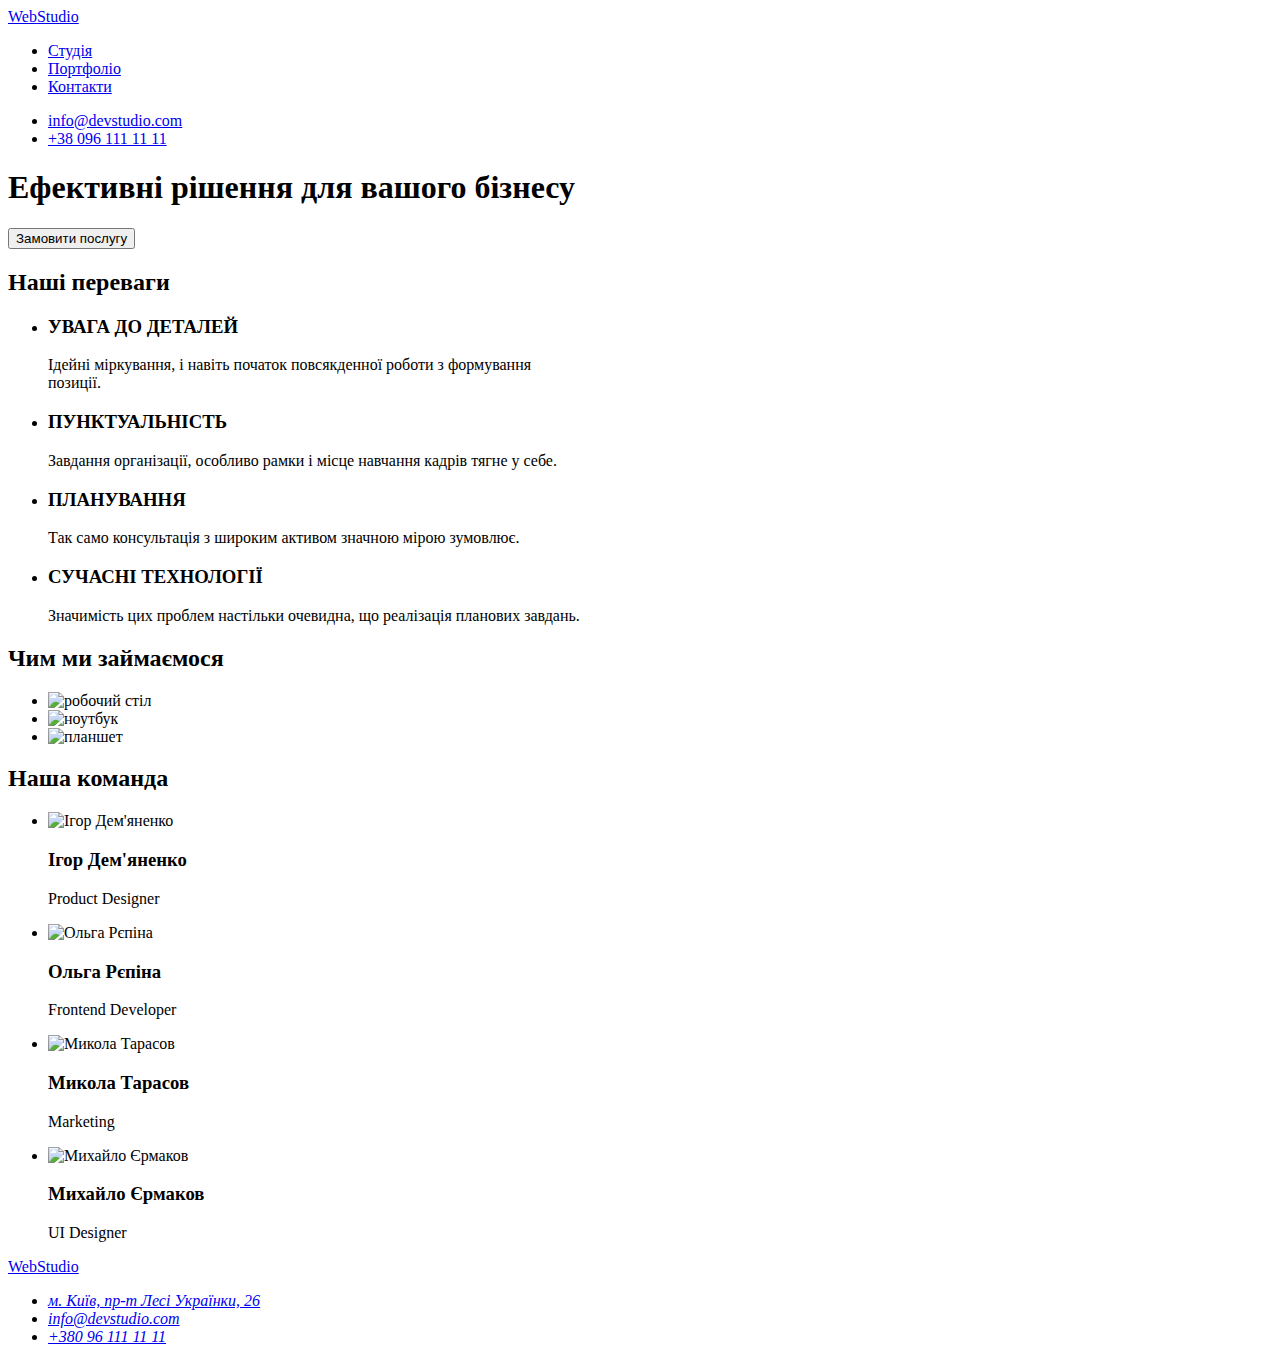
==== index.html @ 38bf4ec9 "Add files via upload" ====
<!DOCTYPE html>
  <html lang="uk">
  <head>
    <meta charset="UTF-8">
    <meta http-equiv="X-UA-Compatible" content="IE=edge">
    <meta name="viewport" content="width=device-width, initial-scale=1.0">
    <title>Document</title>
    <link rel="preconnect" href="https://fonts.googleapis.com">
    <link rel="preconnect" href="https://fonts.gstatic.com" crossorigin>
    <link href="https://fonts.googleapis.com/css2?family=Raleway:wght@700&family=Roboto:wght@400;500;700;900&display=swap" rel="stylesheet">
    <link rel="stylesheet" href="https://cdnjs.cloudflare.com/ajax/libs/modern-normalize/1.1.0/modern-normalize.min.css" integrity="sha512-wpPYUAdjBVSE4KJnH1VR1HeZfpl1ub8YT/NKx4PuQ5NmX2tKuGu6U/JRp5y+Y8XG2tV+wKQpNHVUX03MfMFn9Q==" crossorigin="anonymous" referrerpolicy="no-referrer" />
    <link rel="stylesheet" href="./css/styles.css"/>

</head>
  <body>
<!--HEADER-->
<header class="header">
  <div class="container">
    <nav class="header-nav">
      <a class="logo-header" href="./index.html">
        <span class="logo">Web</span>Studio
      </a>
    <ul class="link-list">
        <li class="header-items"><a class="link-items current list" href="./index.html">Студія</a></li>
        <li class="header-items"><a class="link-items  list" href="./portfolio.html">Портфоліо</a></li>
        <li class="header-items"><a class="link-items list" href="contacts">Контакти</a></li>
    </ul>
    
    <ul class="contacts">
        <li class="header-contacts"><a class="contacts-mail" href="mailto:info@devstudio.com">info@devstudio.com</a></li>
        <li class="header-contacts"><a class="contacts-tel" href="tel:+380961111111">+38 096 111 11 11</a></li>
    </ul>
  </nav>
 </div>
</header>

   
<!--HERO--> 
<main>
    <section class="hero">
      <div class="container">
            <h1 class="hero-title">Ефективні рішення для вашого бізнесу</h1>
            <button class="hero-btn" type="button">Замовити послугу</button>
     </div>
</section>

 <section class="edge">
  <div class="container">
      <h2 class="visually-hidden">Наші переваги</h2>
        <ul class="edge-list">
          <li><h3 class="edge-title  list">УВАГА ДО ДЕТАЛЕЙ</h3><p class="meaning">Ідейні міркування, і навіть початок повсякденної роботи з формування <br>позиції.</p></li>
          <li><h3 class="edge-title  list">ПУНКТУАЛЬНІСТЬ</h3><p class="meaning">Завдання організації, особливо рамки і місце навчання кадрів тягне у себе.</p></li>
          <li><h3 class="edge-title  list">ПЛАНУВАННЯ</h3><p class="meaning">Так само консультація з широким активом значною мірою зумовлює.</p></li>
          <li><h3 class="edge-title  list">СУЧАСНІ ТЕХНОЛОГІЇ</h3><p class="meaning">Значимість цих проблем настільки очевидна, що реалізація планових завдань.</p></li>
        </ul>
  </div>
</section>
<section class="affairs">
  <div class="container">
      <h2 class="section-title">Чим ми займаємося</h2>
      <ul  class="affairs-list">
        <li><img class="affairs-items list" src="./images/dekstop.jpg" alt="робочий стіл" width="370"></li>
        <li><img class="affairs-items list" src="./images/notebook.jpg" alt="ноутбук" width="370"></li>
        <li><img class="affairs-items list" src="./images/laptop.jpg" alt="планшет" width="370"></li>
      </ul>
    </div>
</section>
<section class="team">
  <div class="container">
  <h2 class="section-title">Наша команда</h2>
       <ul class="team-list">
            <li>
               <div class="conteiner-team">
                  <img class="photo-items list" src="./images/productdesigner.jpg" alt="Ігор Дем'яненко"  width="270">
                <h3 class="team-name">Ігор Дем'яненко</h3> <p class="team-position" lang="en">Product Designer</p>  
              </div>  
         </li>
          <li> 
              <div class="conteiner-team">
                <img class="photo-items list" src="./images/frontenddeveloper.jpg" alt="Ольга Рєпіна" width="270">
                <h3 class="team-name">Ольга Рєпіна</h3> <p class="team-position" lang="en">Frontend Developer</p> 
              </div>
          </li>
           <li> 
              <div class="conteiner-team">  
                  <img class="photo-items list" src="./images/marketing.jpg" alt="Микола Тарасов" width="270">
                  <h3 class="team-name">Микола Тарасов</h3> <p class="team-position" lang="en">Marketing</p>   
              </div>
           </li>
           <li>
              <div class="conteiner-team">
                  <img class="photo-items list" src="./images/uidesigner.jpg" alt="Михайло Єрмаков" width="270">
                  <h3 class="team-name">Михайло Єрмаков</h3> <p class="team-position" lang="en">UI Designer</p>
             </div>
           </li>
       </ul>
      </div>
</section>
<!--FOOTER-->
</main>
       <footer class="footer">
        <div class="container">
        <a class="logo-link" href="./index.html">
       <span class="logo">Web</span>Studio</a>
      <address>     
        <ul class="footer-list list">
            <li><a class="footer-links-map link" href="https://goo.gl/maps/fhk3UUp2k1UyL6vdA" target="_blank" rel="noreferrer noopener">м. Київ, пр-т Лесі Українки, 26</a></li>
            <li><a class="footer-links-mail link" href="mailto:info@devstudio.com">info@devstudio.com</a></li>
            <li><a class="footer-links-tel link" href="tel:+380961111111">+380 96 111 11 11</a></li>
        </ul>
    </address>
  </div>
  </footer>
  </body>
 </html>
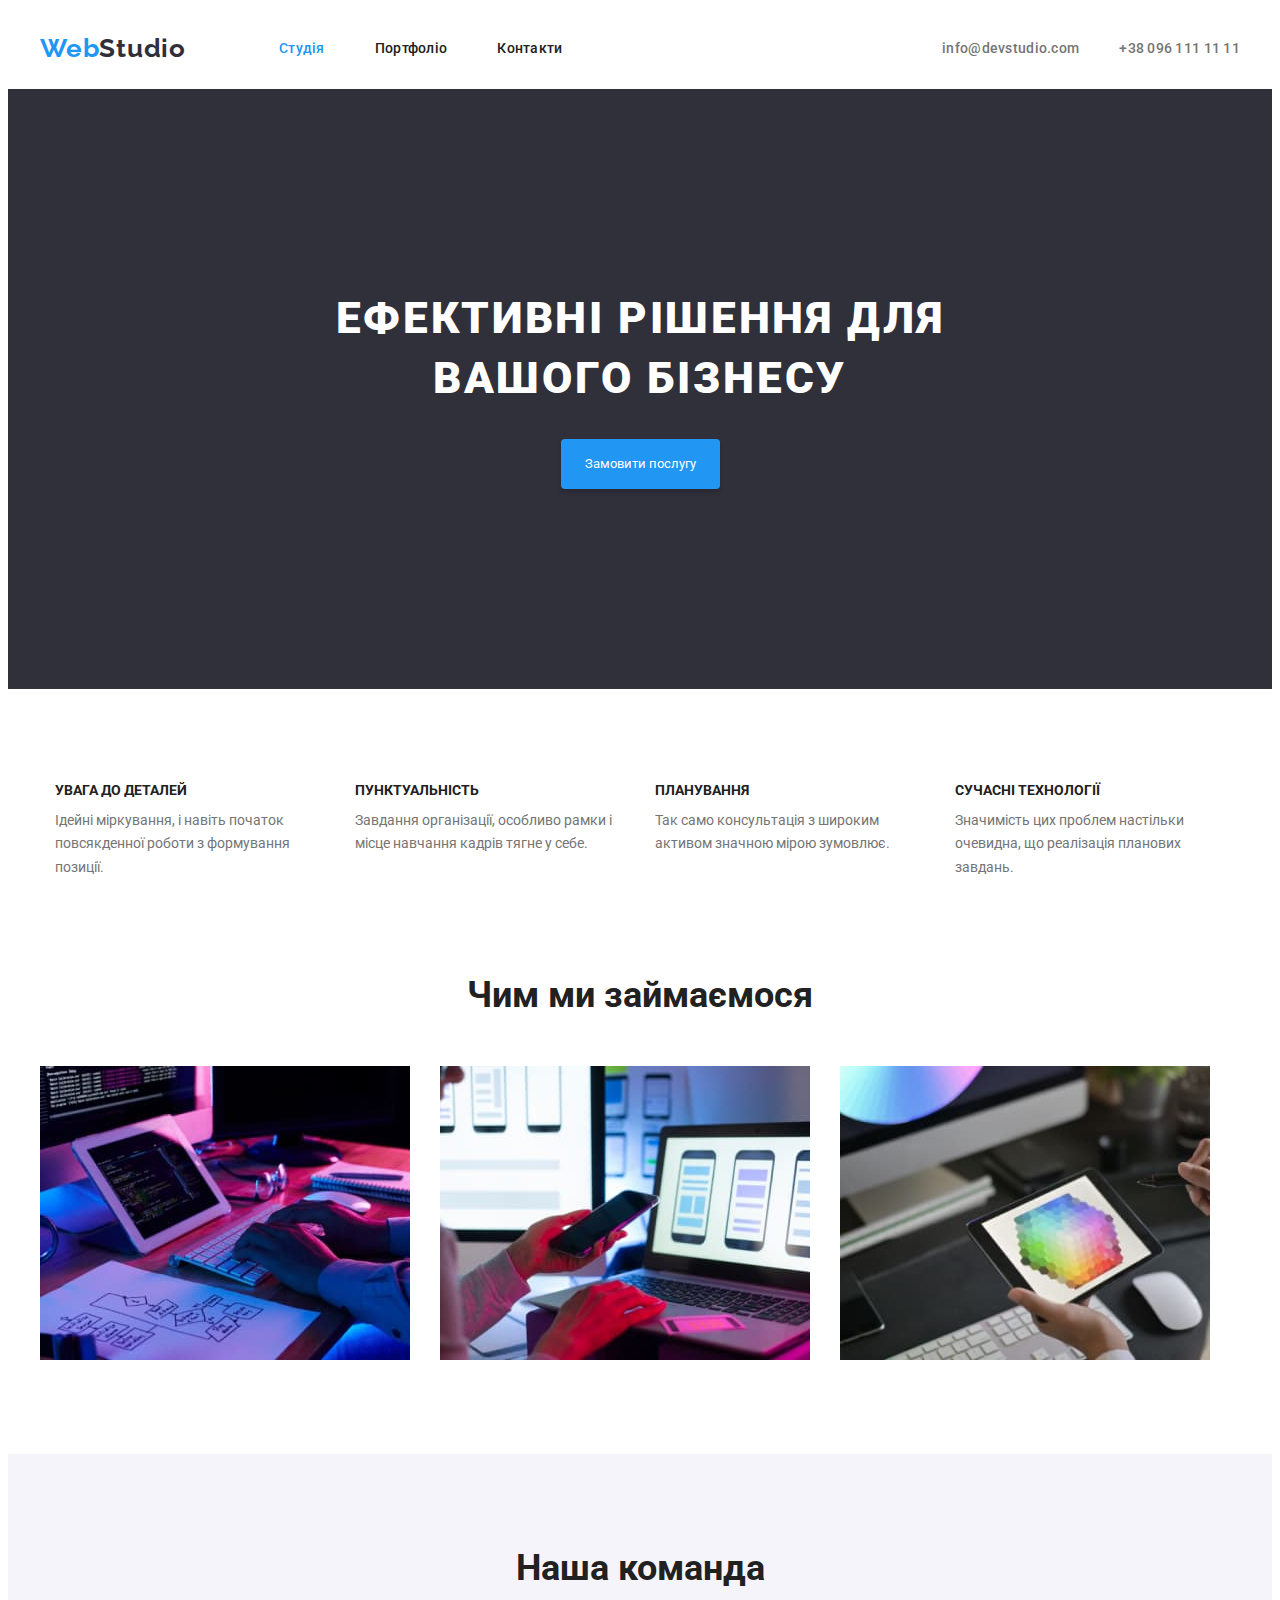
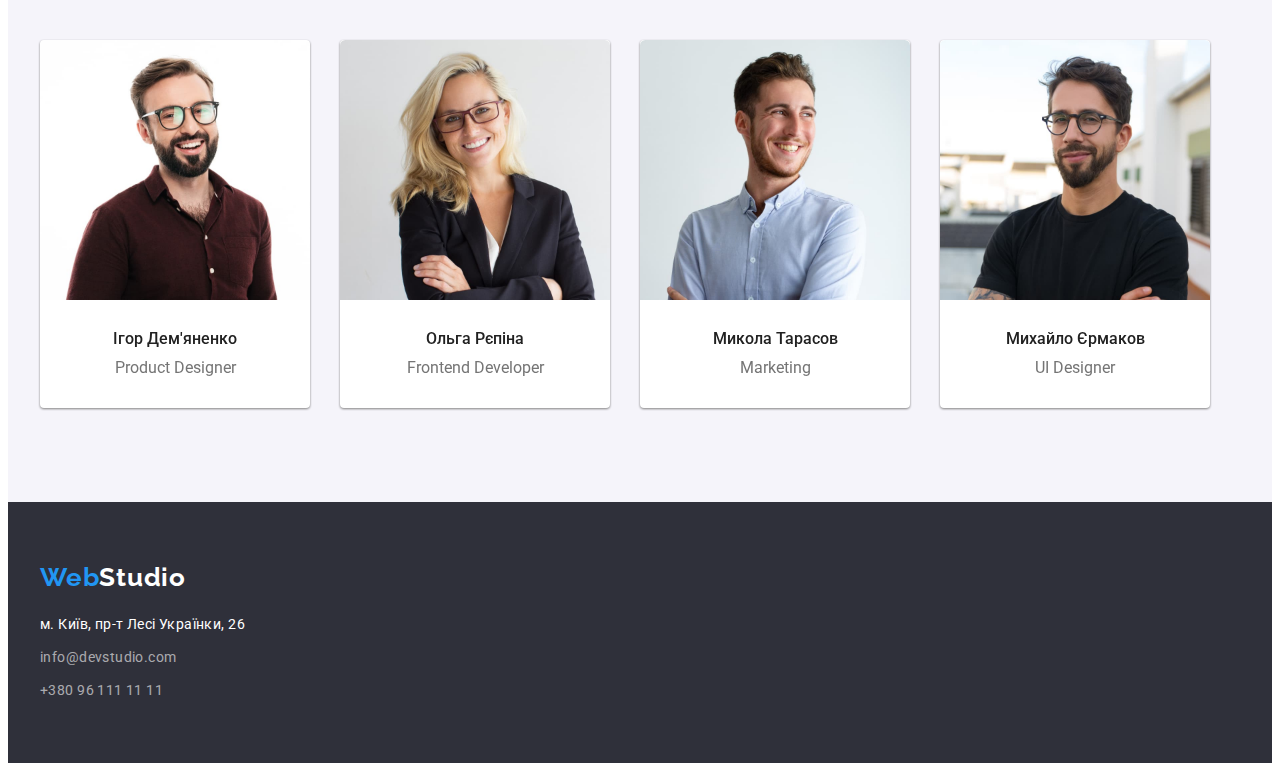
==== commit c3e94ade: "Add files via upload" ====
--- a/index.html
+++ b/index.html
@@ -1,119 +1,121 @@
-  <!DOCTYPE html>
-  <html lang="uk">
-  <head>
-    <meta charset="UTF-8">
-    <meta http-equiv="X-UA-Compatible" content="IE=edge">
-    <meta name="viewport" content="width=device-width, initial-scale=1.0">
-    <title>Document</title>
-    <link rel="preconnect" href="https://fonts.googleapis.com">
-    <link rel="preconnect" href="https://fonts.gstatic.com" crossorigin>
-    <link href="https://fonts.googleapis.com/css2?family=Raleway:wght@700&family=Roboto:wght@400;500;700;900&display=swap" rel="stylesheet">
-    <link rel="stylesheet" href="https://cdnjs.cloudflare.com/ajax/libs/modern-normalize/1.1.0/modern-normalize.min.css" integrity="sha512-wpPYUAdjBVSE4KJnH1VR1HeZfpl1ub8YT/NKx4PuQ5NmX2tKuGu6U/JRp5y+Y8XG2tV+wKQpNHVUX03MfMFn9Q==" crossorigin="anonymous" referrerpolicy="no-referrer" />
-    <link rel="stylesheet" href="./css/styles.css"/>
-
-</head>
-  <body>
-<!--HEADER-->
-<header class="header">
-  <div class="container">
-    <nav class="header-nav">
-      <a class="logo-header" href="./index.html">
-        <span class="logo">Web</span>Studio
-      </a>
-    <ul class="link-list">
-        <li class="header-items"><a class="link-items current list" href="./index.html">Студія</a></li>
-        <li class="header-items"><a class="link-items  list" href="./portfolio.html">Портфоліо</a></li>
-        <li class="header-items"><a class="link-items list" href="contacts">Контакти</a></li>
-    </ul>
-    
-    <ul class="contacts">
-        <li class="header-contacts"><a class="contacts-mail" href="mailto:info@devstudio.com">info@devstudio.com</a></li>
-        <li class="header-contacts"><a class="contacts-tel" href="tel:+380961111111">+38 096 111 11 11</a></li>
-    </ul>
-  </nav>
- </div>
-</header>
-
-   
-<!--HERO--> 
-<main>
-    <section class="hero">
-      <div class="container">
-            <h1 class="hero-title">Ефективні рішення для вашого бізнесу</h1>
-            <button class="hero-btn" type="button">Замовити послугу</button>
-     </div>
-</section>
-
- <section class="edge">
-  <div class="container">
-      <h2 class="visually-hidden">Наші переваги</h2>
-        <ul class="edge-list">
-          <li><h3 class="edge-title  list">УВАГА ДО ДЕТАЛЕЙ</h3><p class="meaning">Ідейні міркування, і навіть початок повсякденної роботи з формування <br>позиції.</p></li>
-          <li><h3 class="edge-title  list">ПУНКТУАЛЬНІСТЬ</h3><p class="meaning">Завдання організації, особливо рамки і місце навчання кадрів тягне у себе.</p></li>
-          <li><h3 class="edge-title  list">ПЛАНУВАННЯ</h3><p class="meaning">Так само консультація з широким активом значною мірою зумовлює.</p></li>
-          <li><h3 class="edge-title  list">СУЧАСНІ ТЕХНОЛОГІЇ</h3><p class="meaning">Значимість цих проблем настільки очевидна, що реалізація планових завдань.</p></li>
-        </ul>
-  </div>
-</section>
-<section class="affairs">
-  <div class="container">
-      <h2 class="section-title">Чим ми займаємося</h2>
-      <ul  class="affairs-list">
-        <li><img class="affairs-items list" src="./images/dekstop.jpg" alt="робочий стіл" width="370"></li>
-        <li><img class="affairs-items list" src="./images/notebook.jpg" alt="ноутбук" width="370"></li>
-        <li><img class="affairs-items list" src="./images/laptop.jpg" alt="планшет" width="370"></li>
-      </ul>
-    </div>
-</section>
-<section class="team">
-  <div class="container">
-  <h2 class="section-title">Наша команда</h2>
-       <ul class="team-list">
-            <li>
-               <div class="conteiner-team">
-                  <img class="photo-items list" src="./images/productdesigner.jpg" alt="Ігор Дем'яненко"  width="270">
-                <h3 class="team-name">Ігор Дем'яненко</h3> <p class="team-position" lang="en">Product Designer</p>  
-              </div>  
-         </li>
-          <li> 
-              <div class="conteiner-team">
-                <img class="photo-items list" src="./images/frontenddeveloper.jpg" alt="Ольга Рєпіна" width="270">
-                <h3 class="team-name">Ольга Рєпіна</h3> <p class="team-position" lang="en">Frontend Developer</p> 
-              </div>
-          </li>
-           <li> 
-              <div class="conteiner-team">  
-                  <img class="photo-items list" src="./images/marketing.jpg" alt="Микола Тарасов" width="270">
-                  <h3 class="team-name">Микола Тарасов</h3> <p class="team-position" lang="en">Marketing</p>   
-              </div>
-           </li>
-           <li>
-              <div class="conteiner-team">
-                  <img class="photo-items list" src="./images/uidesigner.jpg" alt="Михайло Єрмаков" width="270">
-                  <h3 class="team-name">Михайло Єрмаков</h3> <p class="team-position" lang="en">UI Designer</p>
-             </div>
-           </li>
-       </ul>
-      </div>
-</section>
-<!--FOOTER-->
-</main>
-       <footer class="footer">
-        <div class="container">
-        <a class="logo-link" href="./index.html">
-       <span class="logo">Web</span>Studio</a>
-      <address>     
-        <ul class="footer-list list">
-            <li><a class="footer-links-map link" href="https://goo.gl/maps/fhk3UUp2k1UyL6vdA" target="_blank" rel="noreferrer noopener">м. Київ, пр-т Лесі Українки, 26</a></li>
-            <li><a class="footer-links-mail link" href="mailto:info@devstudio.com">info@devstudio.com</a></li>
-            <li><a class="footer-links-tel link" href="tel:+380961111111">+380 96 111 11 11</a></li>
-        </ul>
-    </address>
-  </div>
-  </footer>
-  </body>
- </html>
-
-
- 
-  
+  <!DOCTYPE html>
+  <html lang="uk">
+  <head>
+    <meta charset="UTF-8">
+    <meta http-equiv="X-UA-Compatible" content="IE=edge">
+    <meta name="viewport" content="width=device-width, initial-scale=1.0">
+    <title>Document</title>
+    <link rel="preconnect" href="https://fonts.googleapis.com">
+    <link rel="preconnect" href="https://fonts.gstatic.com" crossorigin>
+    <link href="https://fonts.googleapis.com/css2?family=Raleway:wght@700&family=Roboto:wght@400;500;700;900&display=swap" rel="stylesheet">
+    <link rel="stylesheet" href="https://cdnjs.cloudflare.com/ajax/libs/modern-normalize/1.1.0/modern-normalize.min.css" integrity="sha512-wpPYUAdjBVSE4KJnH1VR1HeZfpl1ub8YT/NKx4PuQ5NmX2tKuGu6U/JRp5y+Y8XG2tV+wKQpNHVUX03MfMFn9Q==" crossorigin="anonymous" referrerpolicy="no-referrer" />
+    <link rel="stylesheet" href="./css/styles.css"/>
+
+</head>
+  <body>
+<!--HEADER-->
+<header class="header">
+  <div class="header container">
+    <nav class="header-nav">
+      <a class="logo-header" href="./index.html">
+        <span class="logo">Web</span>Studio
+      </a>
+    <ul class="link-list">
+        <li class="header-items"><a class="link-items current list" href="./index.html">Студія</a></li>
+        <li class="header-items"><a class="link-items  list" href="./portfolio.html">Портфоліо</a></li>
+        <li class="header-items"><a class="link-items list" href="contacts">Контакти</a></li>
+    </ul>
+    </nav>
+    <ul class="contacts">
+        <li class="header-contacts"><a class="contacts-mail" href="mailto:info@devstudio.com">info@devstudio.com</a></li>
+        <li class="header-contacts"><a class="contacts-tel" href="tel:+380961111111">+38 096 111 11 11</a></li>
+    </ul>
+  
+ </div>
+</header>
+
+   
+<!--HERO--> 
+<main>
+    <section class="section hero">
+      <div class="container">
+            <h1 class="hero-title">Ефективні рішення для вашого бізнесу</h1>
+            <button class="hero-btn" type="button">Замовити послугу</button>
+     </div>
+</section>
+
+ <section class="section edge">
+  <div class="container">
+      <h2 class="visually-hidden">Наші переваги</h2>
+        <ul class="edge-list">
+          <li class="edge-elem"><h3 class="edge-title  list">УВАГА ДО ДЕТАЛЕЙ</h3><p class="meaning">Ідейні міркування, і навіть початок повсякденної роботи з формування позиції.</p></li>
+          <li class="edge-elem"><h3 class="edge-title  list">ПУНКТУАЛЬНІСТЬ</h3><p class="meaning">Завдання організації, особливо рамки і місце навчання кадрів тягне у себе.</p></li>
+          <li class="edge-elem"><h3 class="edge-title  list">ПЛАНУВАННЯ</h3><p class="meaning">Так само консультація з широким активом значною мірою зумовлює.</p></li>
+          <li class="edge-elem"><h3 class="edge-title  list">СУЧАСНІ ТЕХНОЛОГІЇ</h3><p class="meaning">Значимість цих проблем настільки очевидна, що реалізація планових завдань.</p></li>
+        </ul>
+  </div>
+</section>
+<section class="section affairs">
+  <div class="container">
+      <h2 class="section-title">Чим ми займаємося</h2>
+      <ul  class="affairs-list">
+        <li><img class="affairs-items list" src="./images/dekstop.jpg" alt="робочий стіл" width="370"></li>
+        <li><img class="affairs-items list" src="./images/notebook.jpg" alt="ноутбук" width="370"></li>
+        <li><img class="affairs-items list" src="./images/laptop.jpg" alt="планшет" width="370"></li>
+      </ul>
+    </div>
+</section>
+<section class="section team">
+  <div class="container">
+  <h2 class="section-title">Наша команда</h2>
+       <ul class="team-list">
+            <li class="conteiner-team">
+                  <img class="photo-items list" src="./images/productdesigner.jpg" alt="Ігор Дем'яненко"  width="270">
+                <div class="name">
+                  <h3 class="team-name">Ігор Дем'яненко</h3> <p class="team-position" lang="en">Product Designer</p>  
+              </div>  
+         </li>
+          <li class="conteiner-team"> 
+                <img class="photo-items list" src="./images/frontenddeveloper.jpg" alt="Ольга Рєпіна" width="270">
+                <div class="name">
+                  <h3 class="team-name">Ольга Рєпіна</h3> <p class="team-position" lang="en">Frontend Developer</p> 
+              </div>
+          </li>
+           <li class="conteiner-team"> 
+                
+                  <img class="photo-items list" src="./images/marketing.jpg" alt="Микола Тарасов" width="270">
+                 <div class="name"> 
+                  <h3 class="team-name">Микола Тарасов</h3> <p class="team-position" lang="en">Marketing</p>   
+              </div>
+           </li>
+           <li class="conteiner-team">
+              
+                  <img class="photo-items list" src="./images/uidesigner.jpg" alt="Михайло Єрмаков" width="270">
+               <div class="name">
+                    <h3 class="team-name">Михайло Єрмаков</h3> <p class="team-position" lang="en">UI Designer</p>
+               </div>
+           </li>
+       </ul>
+      </div>
+</section>
+<!--FOOTER-->
+</main>
+       <footer class="footer">
+        <div class="container">
+        <a class="logo-link" href="./index.html">
+       <span class="logo">Web</span>Studio</a>
+      <address>     
+        <ul class="footer-list list">
+            <li class="element"><a class="footer-links-map link" href="https://goo.gl/maps/fhk3UUp2k1UyL6vdA" target="_blank" rel="noreferrer noopener">м. Київ, пр-т Лесі Українки, 26</a></li>
+            <li class="element"><a class="footer-links-mail link" href="mailto:info@devstudio.com">info@devstudio.com</a></li>
+            <li class= ><a class="footer-links-tel link" href="tel:+380961111111">+380 96 111 11 11</a></li>
+        </ul>
+    </address>
+  </div>
+  </footer>
+  </body>
+ </html>
+
+
+ 
+  
--- a/css/styles.css
+++ b/css/styles.css
@@ -0,0 +1,437 @@
+:root{
+   --main-color:#ffffff;
+   --primary-color:#757575;
+   --second-color: #2F303A;
+   --accent-color: #2196F3;
+   --paragraph-color: #212121;
+   --gray-background:#F5F4FA;
+   --background-blue:#1886F3;
+    }
+
+a{
+    text-decoration: none;
+  }
+
+ul{  padding-left: 0;
+     margin: 0;
+     list-style-type:none;
+}
+
+body{
+    font-family: 'Roboto' , sans-serif;
+    color: var(--paragraph-color);
+    background-color: var(--main-color);
+    font-size: 14px;
+}
+
+.visually-hidden {
+    position: absolute;
+    width: 1px;
+    height: 1px;
+    margin: -1px;
+    border: 0;
+    padding: 0;
+    white-space: nowrap;
+    clip-path: inset(100%);
+    clip: rect(0 0 0 0);
+    overflow: hidden;
+  }
+
+  /*reset*/
+
+  h1,
+  h2,
+  h3,
+  h4,
+  h5,
+  h6,
+  p{
+    margin: 0;
+  }
+
+  img{
+    display: block;
+    max-width: 100%;
+    height: auto;
+  }
+
+  button{
+    cursor: pointer;
+  }
+
+  a{
+    text-decoration: none;
+  }
+
+ul{  padding-left: 0;
+     margin: 0;
+     list-style-type:none;
+}
+
+/* components*/
+
+.container{
+    width: 1200px;
+    padding: 0 15px;
+    margin: 0 auto;
+}
+
+/*------HEADER------*/
+
+.header-nav{
+    display: flex;
+    align-items: center;
+    margin-right: auto;
+}
+.header .container{
+    display: flex;
+}
+.link-list{
+    display: flex;
+    align-items: center;
+    gap: 50px;
+    
+}
+
+.header-items{
+    display: block;
+    padding: 32px 0px;
+}
+
+.contacts{
+    display: flex;
+    align-items: center;
+    gap: 40px;
+}
+
+.logo-header {
+    margin-right: 93px;
+    font-family: 'Raleway' , sans-serif;
+    color:var(--accent-color);
+    font-weight: 700;
+    font-size: 26px;
+    line-height: 1.19;
+    letter-spacing: 0.03em;
+    color: var(--second-color);
+}
+
+
+
+.link-list .header-items .current{
+    color: var(--accent-color);
+}
+
+.link-list .link-items:hover,
+.link-list .link-items:focus{
+   color: var(--accent-color);
+}
+
+
+
+.link-list .link-items{
+    font-weight: 500;
+    line-height: 1.14;
+    letter-spacing: 0.02em;
+    color: var(--paragraph-color);
+
+}
+
+.contacts-mail{
+    font-weight: 500;
+    line-height: 1.14;
+    letter-spacing: 0.02em;
+    color: var(--primary-color);
+}
+
+.contacts-tel{ 
+    font-weight: 500;
+    line-height: 1.14;
+    letter-spacing: 0.02em;
+    color: var(--primary-color);
+}
+
+.contacts .contacts-mail:hover ,
+.contacts .contacts-mail:active{
+    color: var(--accent-color);
+}
+
+.contacts .contacts-tel:hover ,
+.contacts .contacts-tel:active{
+    color: var(--accent-color);
+}
+
+/*-----------HERO---------*/
+
+.section {
+    padding: 94px 0 94px 0 ;
+ }
+
+.hero{
+    padding: 200px 0 200px;
+    text-align: center;
+    background-color: var(--second-color);
+}
+
+.hero-title{
+    margin-bottom: 30px;
+    max-width: 700px;
+    margin-left: auto;
+    margin-right: auto;
+    font-weight: 900;
+    font-size: 44px;
+    line-height: 1.36;
+    letter-spacing: 0.06em;
+    text-transform: uppercase;
+    color:var(--main-color);
+}
+
+.hero-btn{
+    height: 50px;
+    padding: 10px 24px;
+    border: 0;
+    display: inline-block;
+    color: var(--main-color);
+    background-color: var(--accent-color);
+    cursor: pointer;
+    box-shadow: 0px 4px 4px rgba(0, 0, 0, 0.15);
+    border-radius: 4px;
+    font-family: inherit;
+}
+
+.hero-btn:hover,
+.hero-btn:focus{
+    background-color:var(--background-blue)
+}
+
+
+.edge-title{
+    font-size: 14px;
+    line-height: 1.14;
+    text-transform: uppercase;
+    color:var(--paragraph-color);
+    margin-bottom: 10px;
+ }   
+
+ .edge-elem{
+    width: 270px;
+    height: 98px;
+ }
+
+ .edge-list{
+    display: flex;
+    margin-left: auto;
+    margin-right: auto;
+    justify-content: center;
+    gap: 30px;
+ }
+
+.meaning{
+    gap: 30px;
+    font-weight: 400;
+    font-size: 14px;
+    line-height: 1.7;
+    color: var(--primary-color);
+}
+
+.section-title{
+    margin-bottom: 50px;
+    font-size: 36px;
+    line-height: 1.16;
+    text-align: center;
+    color: var(--paragraph-color);
+}
+ 
+ 
+ .affairs{
+    padding-top: 0;
+} 
+
+.affairs-list{
+    display: flex;
+    gap: 30px;
+    
+}
+.photo-items{
+    border-top-left-radius:2% ;
+    border-top-right-radius:2%;
+}
+.conteiner-team{
+    background: var(--main-color);
+    filter: drop-shadow( 0px 1px 1px gray);
+    border-radius: 4px;
+}
+.name{
+    padding: 30px 0 30px;
+}
+.team{
+    background-color: var(--gray-background);
+}
+
+
+.team-list{
+    display: flex;
+    gap: 30px;
+    
+}
+
+.team-name{
+    margin-bottom: 10px;
+    font-weight: 500;
+    font-size: 16px;
+    line-height: 1.18;
+    text-align: center;
+    color: var(--paragraph-color);
+}
+
+.team-position{   
+    font-size: 16px;
+    line-height: 1.18;
+    text-align: center;
+    color: var(--primary-color);
+}
+
+.btn-list .btn-items:hover,
+.btn-list .btn-items:active{
+    color: var(--main-color);
+    background-color: var(--accent-color);
+    border-color: #2196F3;
+    border-radius: 4px;
+}
+
+.btn-list{
+    border-top: 2px solid var(--gray-background);
+}
+
+.hero-btns{
+    margin-bottom: 50px;
+    display: flex;
+    gap: 8px;
+    align-items: center;
+    border-radius: 4px;
+    justify-content: center;
+    
+}
+
+.btn-items{
+    padding: 6px 22px;
+    border:  solid #EEEEEE;
+    border-radius: 4px ;
+    cursor: pointer;
+    font-family: inherit;
+    font-style: normal;
+    font-weight: 500;
+    font-size: 16px;
+    line-height: 1.62;
+    text-align: center;
+    letter-spacing: 0.03em;
+    color:var(--paragraph-color);
+}
+
+.projects-list{
+    display: flex;
+    flex-wrap: wrap;
+    gap:30px;
+}
+
+.projects-items {
+    width: calc((100% - 60px) / 3);
+    border: 1px solid #EEEEEE;
+}
+
+.project-title{
+    font-size: 18px;
+    line-height: 2;
+    letter-spacing: 0.06em;
+    margin-bottom: 4px;
+}
+
+.project-text{
+    font-size: 16px;
+    line-height: 1.88;
+    color: var(--primary-color);
+}
+
+.name-list{
+padding: 20px 24px 20px ;
+
+}
+
+/*-------FOOTER------*/
+
+.footer{
+    background-color:var(--second-color);
+    padding: 60px 0 60px;
+}
+
+.logo-link{
+    display: block;
+    margin-bottom: 20px;
+    font-family: 'Raleway' ,sans-serif;
+    font-style: normal;
+    font-weight: 700;
+    font-size: 26px;
+    line-height: 1.19;
+    letter-spacing: 0.03em;
+    color:var(--main-color);
+}
+
+
+
+.footer-list:not(:nth-child(2)){
+    margin:0;
+}
+
+.element{
+    margin-bottom: 9px;
+}
+
+.footer-links-map{
+    font-family: inherit;
+    font-style: normal;
+    font-weight: 400;
+    font-size: 14px;
+    line-height: 1.71;
+    letter-spacing: 0.03em;
+    color: var(--main-color);
+}
+
+.footer-links-mail{
+    font-family: inherit;
+    font-style: normal;
+    font-weight: 400;
+    font-size: 14px;
+    line-height: 1.71;
+    letter-spacing: 0.03em;
+    color: rgba(255, 255, 255, 0.6);
+
+}
+
+.footer-links-tel{
+    font-family: inherit;
+    font-style: normal;
+    font-weight: 400;
+    font-size: 14px;
+    line-height: 1.71;
+    letter-spacing: 0.03em;
+    color: rgba(255, 255, 255, 0.6);
+}
+
+.logo{
+
+    font-weight: 700;
+    font-size: 26px;
+    line-height: 1.19;
+    letter-spacing: 0.03em;
+    color: var(--accent-color);
+}
+
+.footer-list .footer-links-mail:hover,
+.footer-list .footer-links-mail:focus{
+color: var(--accent-color);
+}
+
+.footer-list .footer-links-tel:hover,
+.footer-list .footer-links-tel:focus{
+color: var(--accent-color);
+}
+
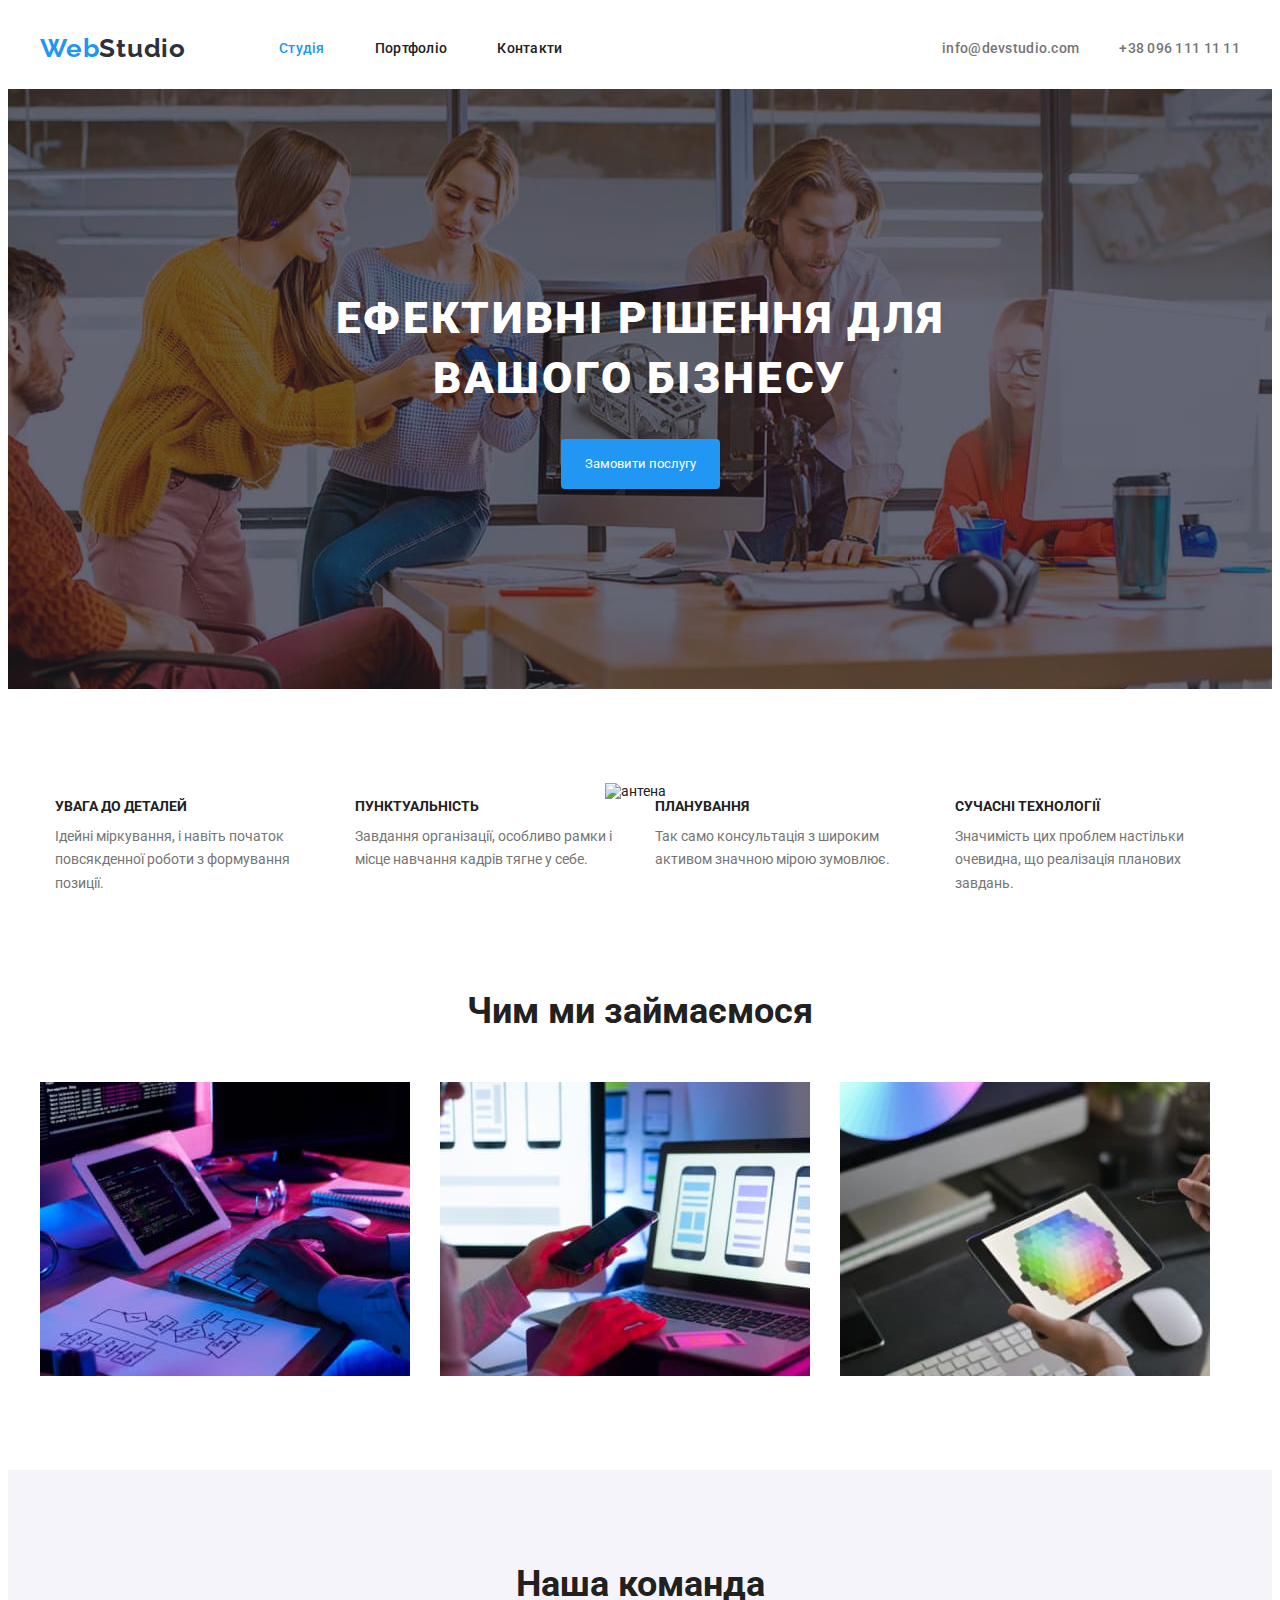
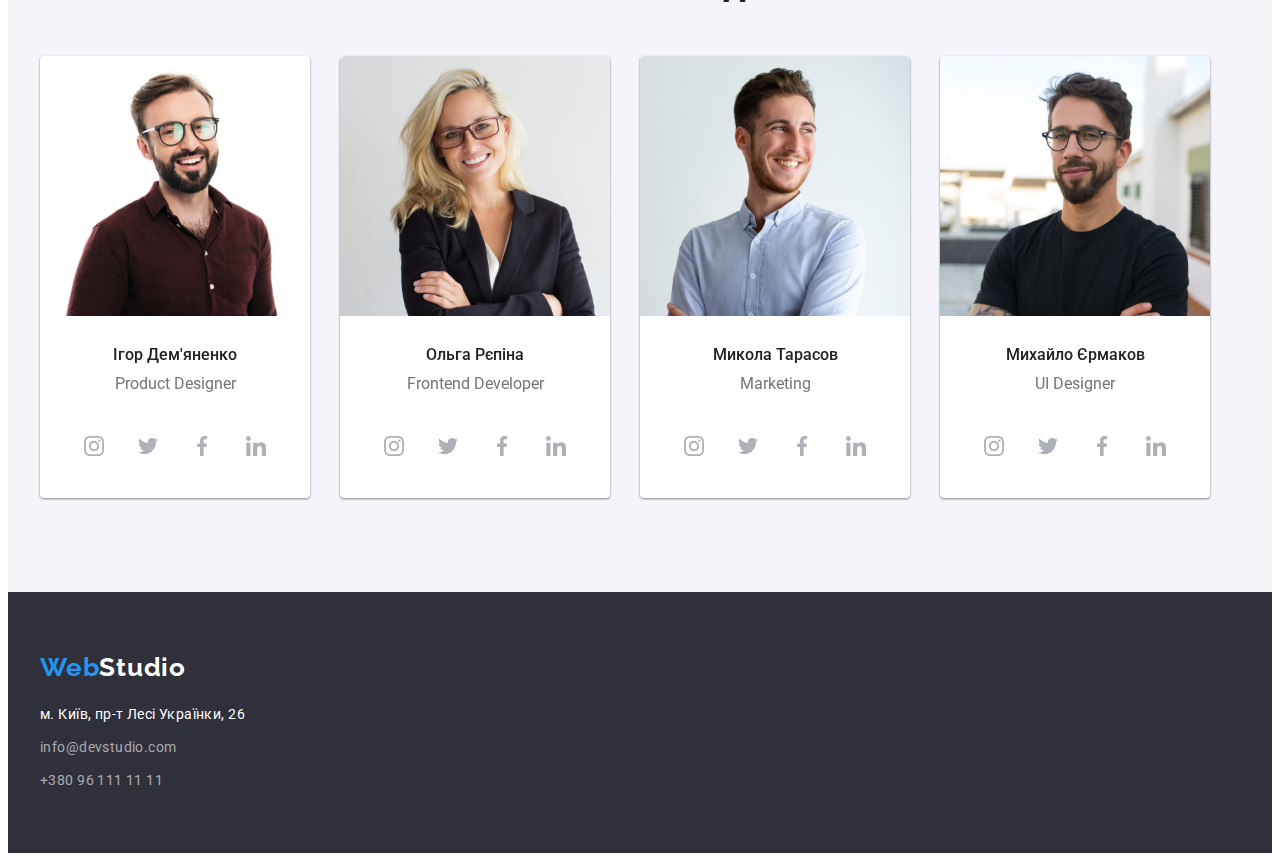
==== commit e15385ee: "honer not valid" ====
--- a/index.html
+++ b/index.html
@@ -47,6 +47,12 @@
  <section class="section edge">
   <div class="container">
       <h2 class="visually-hidden">Наші переваги</h2>
+         <ul class="edge-icon-list">
+          <li><img class="icon-list" src="" alt="антена" width="70"></li>
+          <li><img class="icon-list" ></li>
+          <li><img class="icon-list"></li>
+          <li><img class="icon-list"></li>
+        </ul>
         <ul class="edge-list">
           <li class="edge-elem"><h3 class="edge-title  list">УВАГА ДО ДЕТАЛЕЙ</h3><p class="meaning">Ідейні міркування, і навіть початок повсякденної роботи з формування позиції.</p></li>
           <li class="edge-elem"><h3 class="edge-title  list">ПУНКТУАЛЬНІСТЬ</h3><p class="meaning">Завдання організації, особливо рамки і місце навчання кадрів тягне у себе.</p></li>
@@ -72,29 +78,132 @@
             <li class="conteiner-team">
                   <img class="photo-items list" src="./images/productdesigner.jpg" alt="Ігор Дем'яненко"  width="270">
                 <div class="name">
-                  <h3 class="team-name">Ігор Дем'яненко</h3> <p class="team-position" lang="en">Product Designer</p>  
+                  <h3 class="team-name">Ігор Дем'яненко</h3>
+                  <p class="team-position" lang="en">Product Designer</p>  
               </div>  
-         </li>
+              <ul class="team-soc-list list">  
+                <li class="team-soc-items"><a href="#" class="team-soc-link link">
+                  <svg width="20" height="20" class="team-soc-icons">
+                    <use href="./images/icons.svg#icon-instagram-2"></use>
+                </svg> 
+              </a>
+            </li>
+                <li class="team-soc-items"><a href="#" class="team-soc-link link">
+                  <svg width="20" height="20" class="team-soc-icons">
+                    <use href="./images/icons.svg#icon-twitter"></use>
+                </svg> 
+                </a>
+              </li>
+                <li class="team-soc-items"><a href="#" class="team-soc-link link">
+                  <svg width="20" height="20" class="team-soc-icons">
+                    <use href="./images/icons.svg#icon-facebook-1"></use>
+                </svg> 
+                </a>
+              </li>
+                <li class="team-soc-items"><a href="#" class="team-soc-link link">
+                  <svg width="20" height="20" class="team-soc-icons">
+                    <use href="./images/icons.svg#icon-linkedin-1"></use>
+                </svg> 
+                </a>
+              </li>
+            </ul>
           <li class="conteiner-team"> 
                 <img class="photo-items list" src="./images/frontenddeveloper.jpg" alt="Ольга Рєпіна" width="270">
                 <div class="name">
-                  <h3 class="team-name">Ольга Рєпіна</h3> <p class="team-position" lang="en">Frontend Developer</p> 
-              </div>
-          </li>
-           <li class="conteiner-team"> 
-                
-                  <img class="photo-items list" src="./images/marketing.jpg" alt="Микола Тарасов" width="270">
+                  <h3 class="team-name">Ольга Рєпіна</h3>
+                   <p class="team-position" lang="en">Frontend Developer</p>   
+               </div>
+               <ul class="team-soc-list list">
+                    <li class="team-soc-items"><a href="#" class="team-soc-link link">
+                      <svg width="20" height="20" class="team-soc-icons">
+                        <use href="./images/icons.svg#icon-instagram-2"></use>
+                    </svg> 
+                  </a>
+                </li>
+                    <li class="team-soc-items"><a href="#" class="team-soc-link link">
+                      <svg width="20" height="20" class="team-soc-icons">
+                        <use href="./images/icons.svg#icon-twitter"></use>
+                    </svg> 
+                    </a>
+                  </li>
+                    <li class="team-soc-items"><a href="#" class="team-soc-link link">
+                      <svg width="20" height="20" class="team-soc-icons">
+                        <use href="./images/icons.svg#icon-facebook-1"></use>
+                    </svg> 
+                    </a>
+                  </li>
+                    <li class="team-soc-items"><a href="#" class="team-soc-link link">
+                      <svg width="20" height="20" class="team-soc-icons">
+                        <use href="./images/icons.svg#icon-linkedin-1"></use>
+                    </svg> 
+                    </a>
+                  </li> 
+                  </ul> 
+                  <li class="conteiner-team"> 
+                  <img class="photo-items list"src="./images/marketing.jpg"alt="Микола Тарасов" width="270">
                  <div class="name"> 
-                  <h3 class="team-name">Микола Тарасов</h3> <p class="team-position" lang="en">Marketing</p>   
-              </div>
-           </li>
+                  <h3 class="team-name">Микола Тарасов</h3> 
+                  <p class="team-position" lang="en">Marketing</p>   
+                 </div> 
+                 <ul class="team-soc-list list">
+                    <li class="team-soc-items"><a href="#" class="team-soc-link link">
+                      <svg width="20" height="20" class="team-soc-icons">
+                        <use href="./images/icons.svg#icon-instagram-2"></use>
+                    </svg> 
+                  </a>
+                </li>
+                    <li class="team-soc-items"><a href="#" class="team-soc-link link">
+                      <svg width="20" height="20" class="team-soc-icons">
+                        <use href="./images/icons.svg#icon-twitter"></use>
+                    </svg> 
+                    </a>
+                  </li>
+                    <li class="team-soc-items"><a href="#" class="team-soc-link link">
+                      <svg width="20" height="20" class="team-soc-icons">
+                        <use href="./images/icons.svg#icon-facebook-1"></use>
+                    </svg> 
+                    </a>
+                  </li>
+                    <li class="team-soc-items"><a href="#" class="team-soc-link link">
+                      <svg width="20" height="20" class="team-soc-icons">
+                        <use href="./images/icons.svg#icon-linkedin-1"></use>
+                    </svg> 
+                    </a>
+                  </li>
+                  </ul>
            <li class="conteiner-team">
-              
-                  <img class="photo-items list" src="./images/uidesigner.jpg" alt="Михайло Єрмаков" width="270">
+                  <img class="photo-items list"src="./images/uidesigner.jpg" alt="Михайло Єрмаков" width="270">
                <div class="name">
-                    <h3 class="team-name">Михайло Єрмаков</h3> <p class="team-position" lang="en">UI Designer</p>
+                    <h3 class="team-name">Михайло Єрмаков</h3> 
+                    <p class="team-position" lang="en">UI Designer</p>
                </div>
-           </li>
+               <ul class="team-soc-list list">
+               
+                <li class="team-soc-items"><a href="#" class="team-soc-link link">
+                  <svg width="20" height="20" class="team-soc-icons">
+                    <use href="./images/icons.svg#icon-instagram-2"></use>
+                </svg> 
+              </a>
+            </li>
+                <li class="team-soc-items"><a href="#" class="team-soc-link link">
+                  <svg width="20" height="20" class="team-soc-icons">
+                    <use href="./images/icons.svg#icon-twitter"></use>
+                </svg> 
+                </a>
+              </li>
+                <li class="team-soc-items"><a href="#" class="team-soc-link link">
+                  <svg width="20" height="20" class="team-soc-icons">
+                    <use href="./images/icons.svg#icon-facebook-1"></use>
+                </svg> 
+                </a>
+              </li>
+                <li class="team-soc-items"><a href="#" class="team-soc-link link">
+                  <svg width="20" height="20" class="team-soc-icons">
+                    <use href="./images/icons.svg#icon-linkedin-1"></use>
+                </svg> 
+                </a>
+              </li>
+              </ul>
        </ul>
       </div>
 </section>
--- a/css/styles.css
+++ b/css/styles.css
@@ -166,10 +166,19 @@
     padding: 94px 0 94px 0 ;
  }
 
+ 
+
 .hero{
     padding: 200px 0 200px;
     text-align: center;
+    background-image: linear-gradient(rgba(47, 48, 58, 0.4), rgba(47, 48, 58, 0.4)), url(/images/back_header.jpg);
     background-color: var(--second-color);
+    background-color: #2F303A;
+    background-position: center;
+    background-size: cover;
+    background-repeat: no-repeat;
+    max-width: 1600px;
+    margin: 0 auto;
 }
 
 .hero-title{
@@ -212,10 +221,17 @@
     margin-bottom: 10px;
  }   
 
+ .edge-icon-list{
+    display: flex;
+    justify-content: center;
+    align-items: center;
+
+ }
  .edge-elem{
     width: 270px;
     height: 98px;
  }
+
 
  .edge-list{
     display: flex;
@@ -260,6 +276,46 @@
     filter: drop-shadow( 0px 1px 1px gray);
     border-radius: 4px;
 }
+
+.team-soc-list{
+    display: flex;
+    justify-content: center;
+    align-items: center;
+}
+
+.team-soc-items{
+width: 44px;
+height: 44px;
+display: block;
+margin-bottom: 30px;
+border-radius: 50%;
+
+}
+
+.team-soc-items:not(:last-child){
+    margin-right: 10px;
+}
+
+.team-soc-link{
+width: 100%;
+height: 100%;
+display: flex;
+justify-content: center;
+align-items: center;
+color: #2F303A;
+}
+
+
+.team-soc-link:hover{
+    background-color: var(--accent-color);
+    border-radius: 50%;
+     color: #EEEEEE;
+}
+
+.team-soc-icons{
+    fill: currentColor;
+}
+
 .name{
     padding: 30px 0 30px;
 }
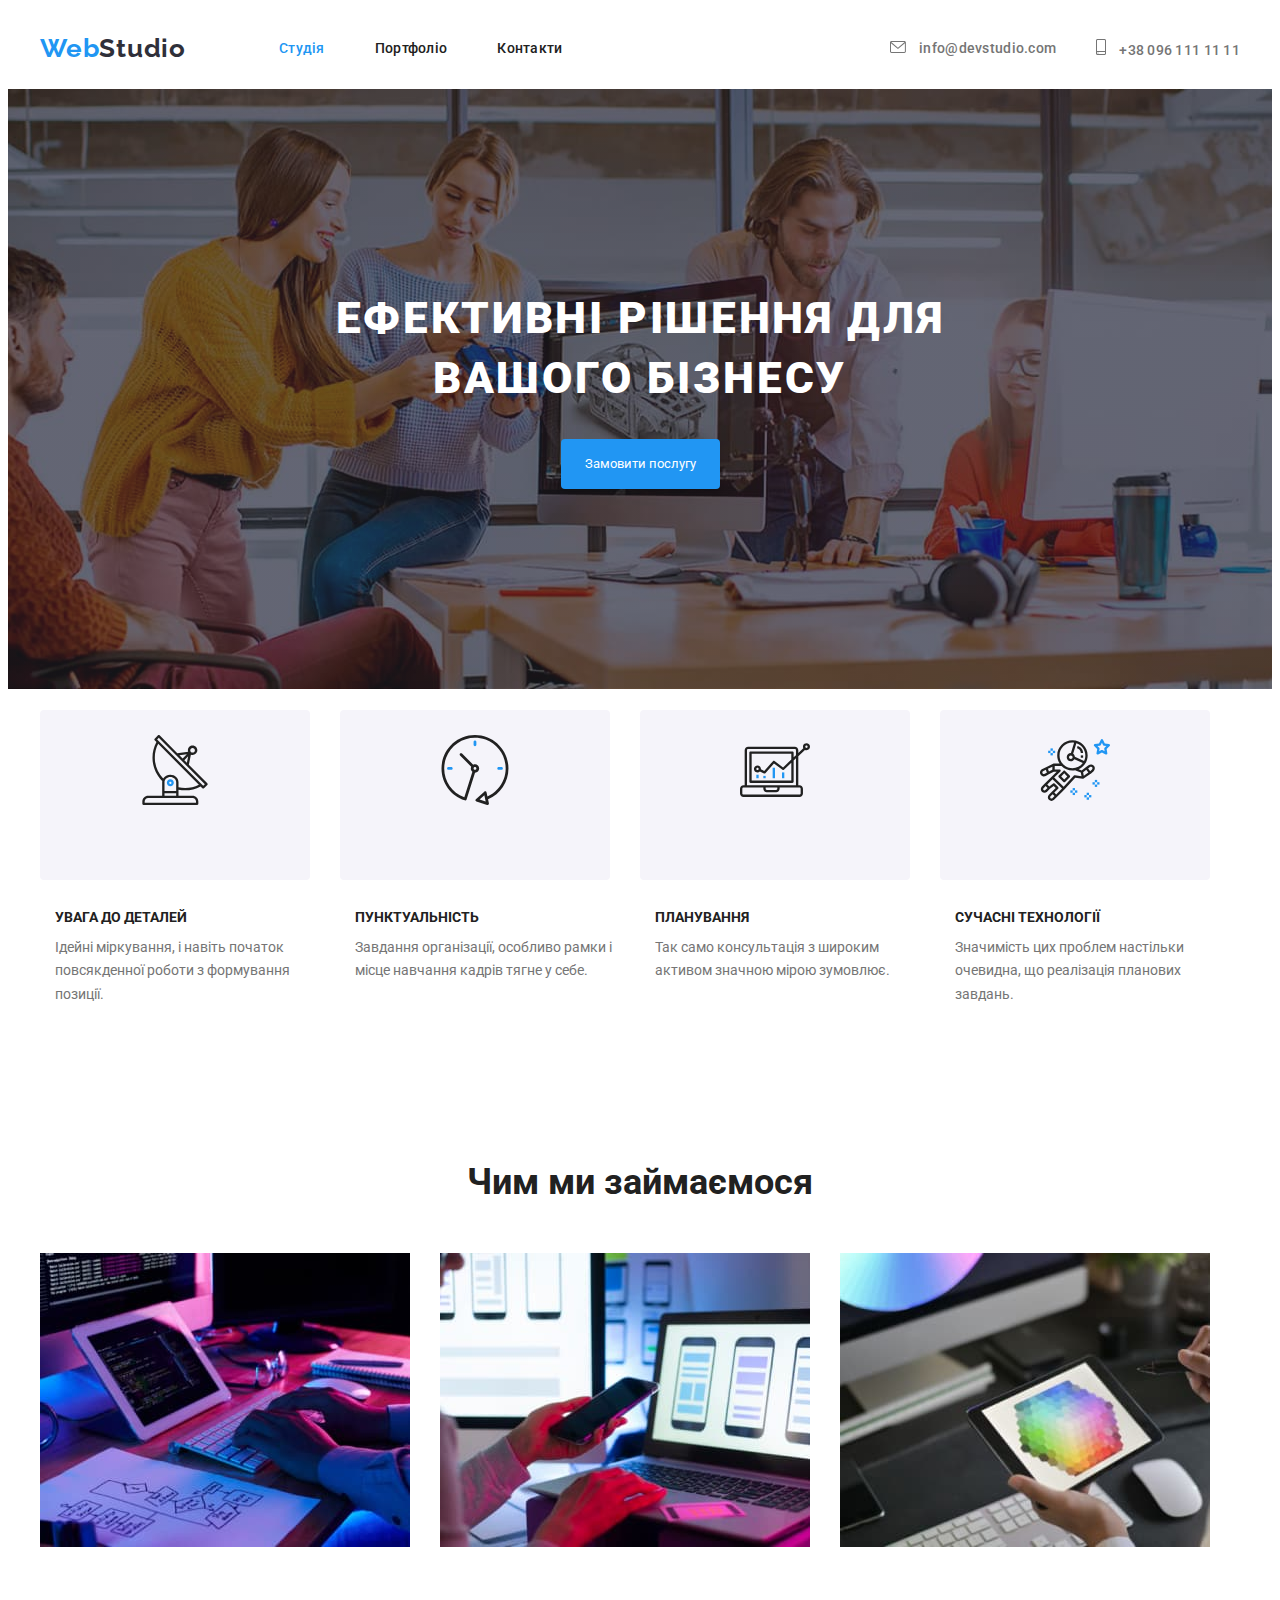
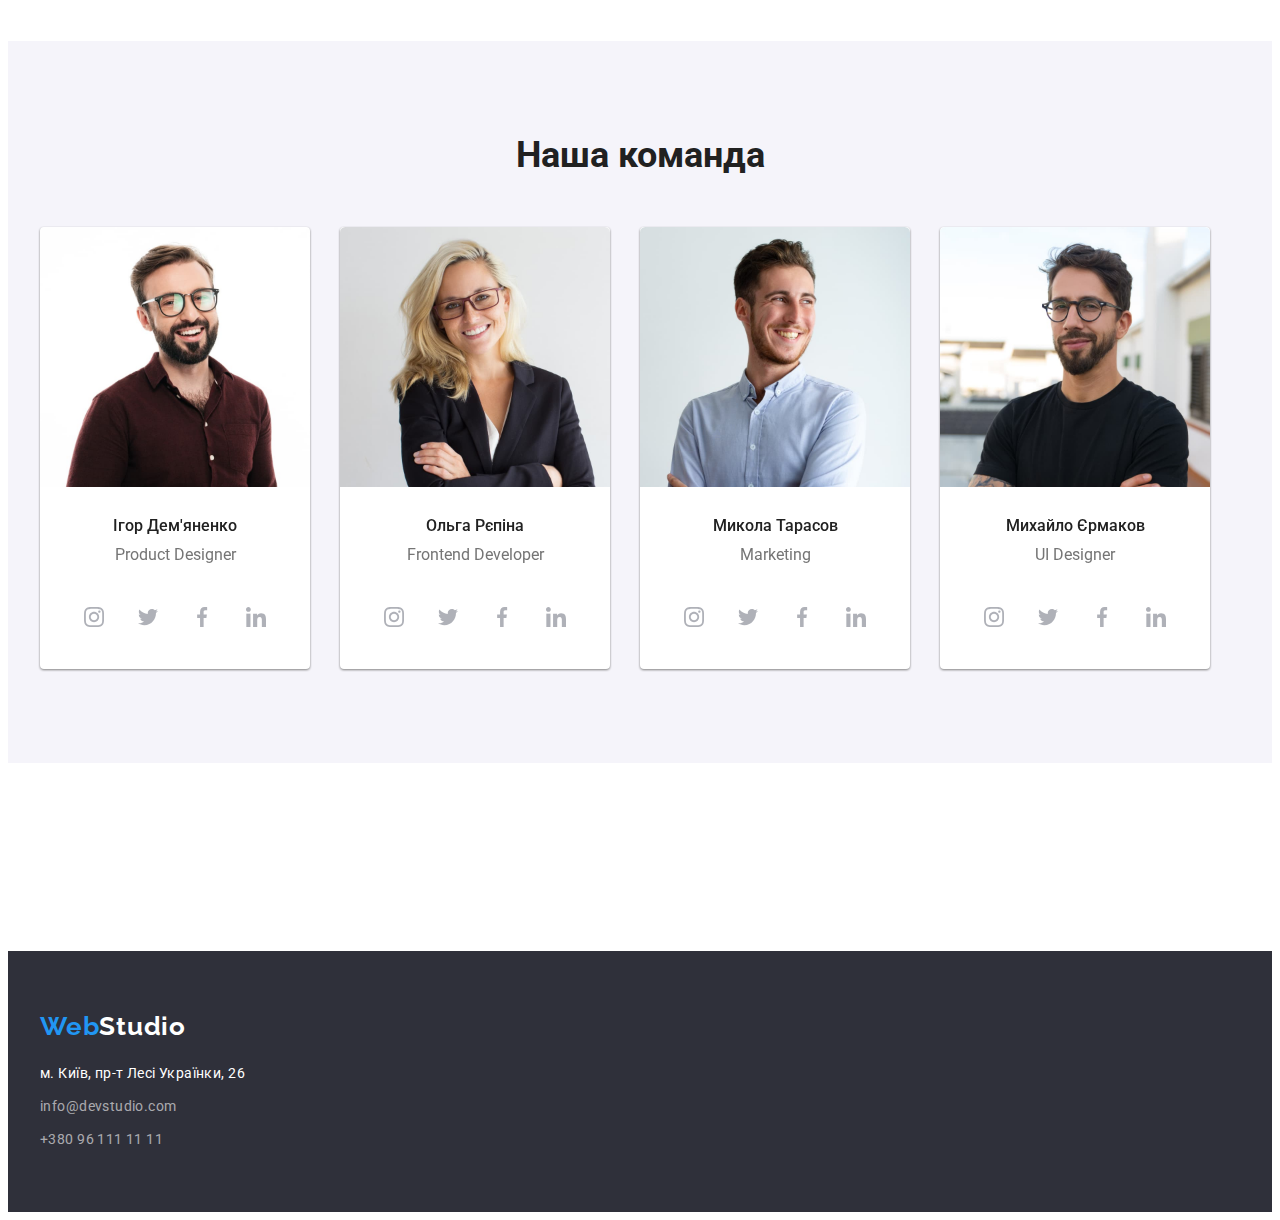
==== commit dad73136: "vv" ====
--- a/index.html
+++ b/index.html
@@ -27,9 +27,19 @@
     </ul>
     </nav>
     <ul class="contacts">
-        <li class="header-contacts"><a class="contacts-mail" href="mailto:info@devstudio.com">info@devstudio.com</a></li>
-        <li class="header-contacts"><a class="contacts-tel" href="tel:+380961111111">+38 096 111 11 11</a></li>
-    </ul>
+        <li class="header-contacts">
+          <svg width="16" height="12" class="icon-header">
+          <use href="./images/icons.svg#icon-icon_post"></use>
+      </svg> 
+          <a class="contacts-mail" href="mailto:info@devstudio.com">info@devstudio.com</a>
+        </li>
+        <li class="header-contacts">
+          <svg width="10" height="16" class="icon-header">
+          <use href="./images/icons.svg#icon-smartphone"></use>
+      </svg> 
+          <a class="contacts-tel" href="tel:+380961111111">+38 096 111 11 11</a>
+        </li>
+    </ul>    
   
  </div>
 </header>
@@ -48,10 +58,30 @@
   <div class="container">
       <h2 class="visually-hidden">Наші переваги</h2>
          <ul class="edge-icon-list">
-          <li><img class="icon-list" src="" alt="антена" width="70"></li>
-          <li><img class="icon-list" ></li>
-          <li><img class="icon-list"></li>
-          <li><img class="icon-list"></li>
+         <div class="icon-box">
+          <li><svg width="70" height="70" class="icon-items">
+            <use href="./images/icons.svg#icon-antenna-1"></use>
+        </svg> 
+      </li>
+    </div>
+    <div class="icon-box">
+          <li><svg width="70" height="70" class="icon-items">
+            <use href="./images/icons.svg#icon-clock-1"></use>
+        </svg> 
+      </li>
+    </div>
+      <div class="icon-box">
+          <li><svg width="70" height="70" class="icon-items">
+            <use href="./images/icons.svg#icon-diagram-1"></use>
+        </svg> 
+      </li>
+    </div>
+      <div class="icon-box">
+          <li><svg width="70" height="70" class="icon-items">
+            <use href="./images/icons.svg#icon-astronaut-1"></use>
+        </svg>
+       </li>
+      </div>
         </ul>
         <ul class="edge-list">
           <li class="edge-elem"><h3 class="edge-title  list">УВАГА ДО ДЕТАЛЕЙ</h3><p class="meaning">Ідейні міркування, і навіть початок повсякденної роботи з формування позиції.</p></li>
@@ -206,6 +236,9 @@
               </ul>
        </ul>
       </div>
+</section>
+<section class="section clients">
+
 </section>
 <!--FOOTER-->
 </main>
--- a/css/styles.css
+++ b/css/styles.css
@@ -104,6 +104,16 @@
     gap: 40px;
 }
 
+.header-contacts{
+    align-items: center;
+    justify-content: center;
+}
+.icon-header{
+    margin-right: 10px;
+    
+}
+
+
 .logo-header {
     margin-right: 93px;
     font-family: 'Raleway' , sans-serif;
@@ -126,8 +136,6 @@
    color: var(--accent-color);
 }
 
-
-
 .link-list .link-items{
     font-weight: 500;
     line-height: 1.14;
@@ -165,8 +173,6 @@
 .section {
     padding: 94px 0 94px 0 ;
  }
-
- 
 
 .hero{
     padding: 200px 0 200px;
@@ -179,6 +185,7 @@
     background-repeat: no-repeat;
     max-width: 1600px;
     margin: 0 auto;
+    margin-bottom: 21px;
 }
 
 .hero-title{
@@ -225,7 +232,28 @@
     display: flex;
     justify-content: center;
     align-items: center;
-
+    margin-top: 0;
+ }
+
+ .edge{
+    padding: 0 0 154px;
+ }
+ .icon-box{
+    width: 270px;
+    height: 120px;
+    background-color: var(--gray-background);
+    padding: 25px 100px;
+    border-radius: 4px;
+    margin-right: 30px;
+    justify-content: center;
+    align-items: center;
+    margin-bottom: 30px;
+    
+ }
+
+ .icon-items{
+    background-color: var(--gray-background);
+    
  }
  .edge-elem{
     width: 270px;
@@ -412,6 +440,8 @@
 
 }
 
+
+
 /*-------FOOTER------*/
 
 .footer{
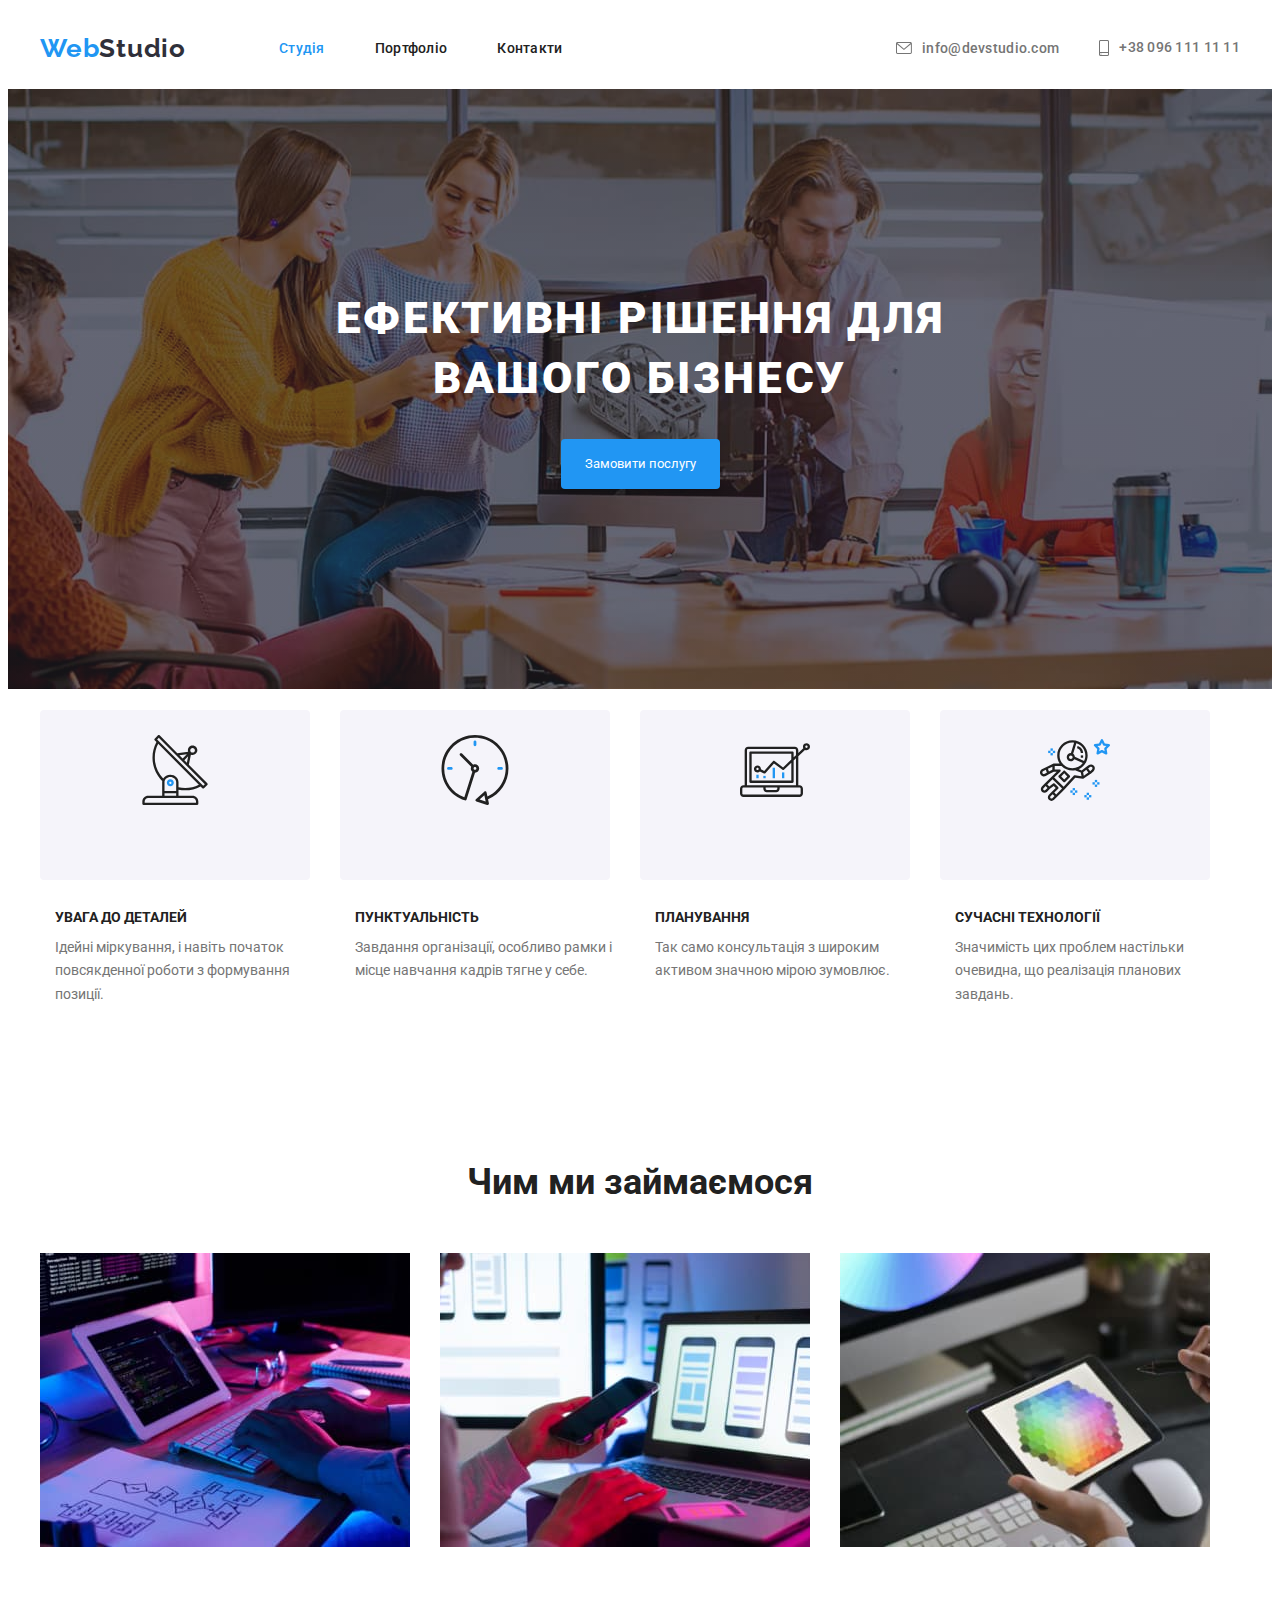
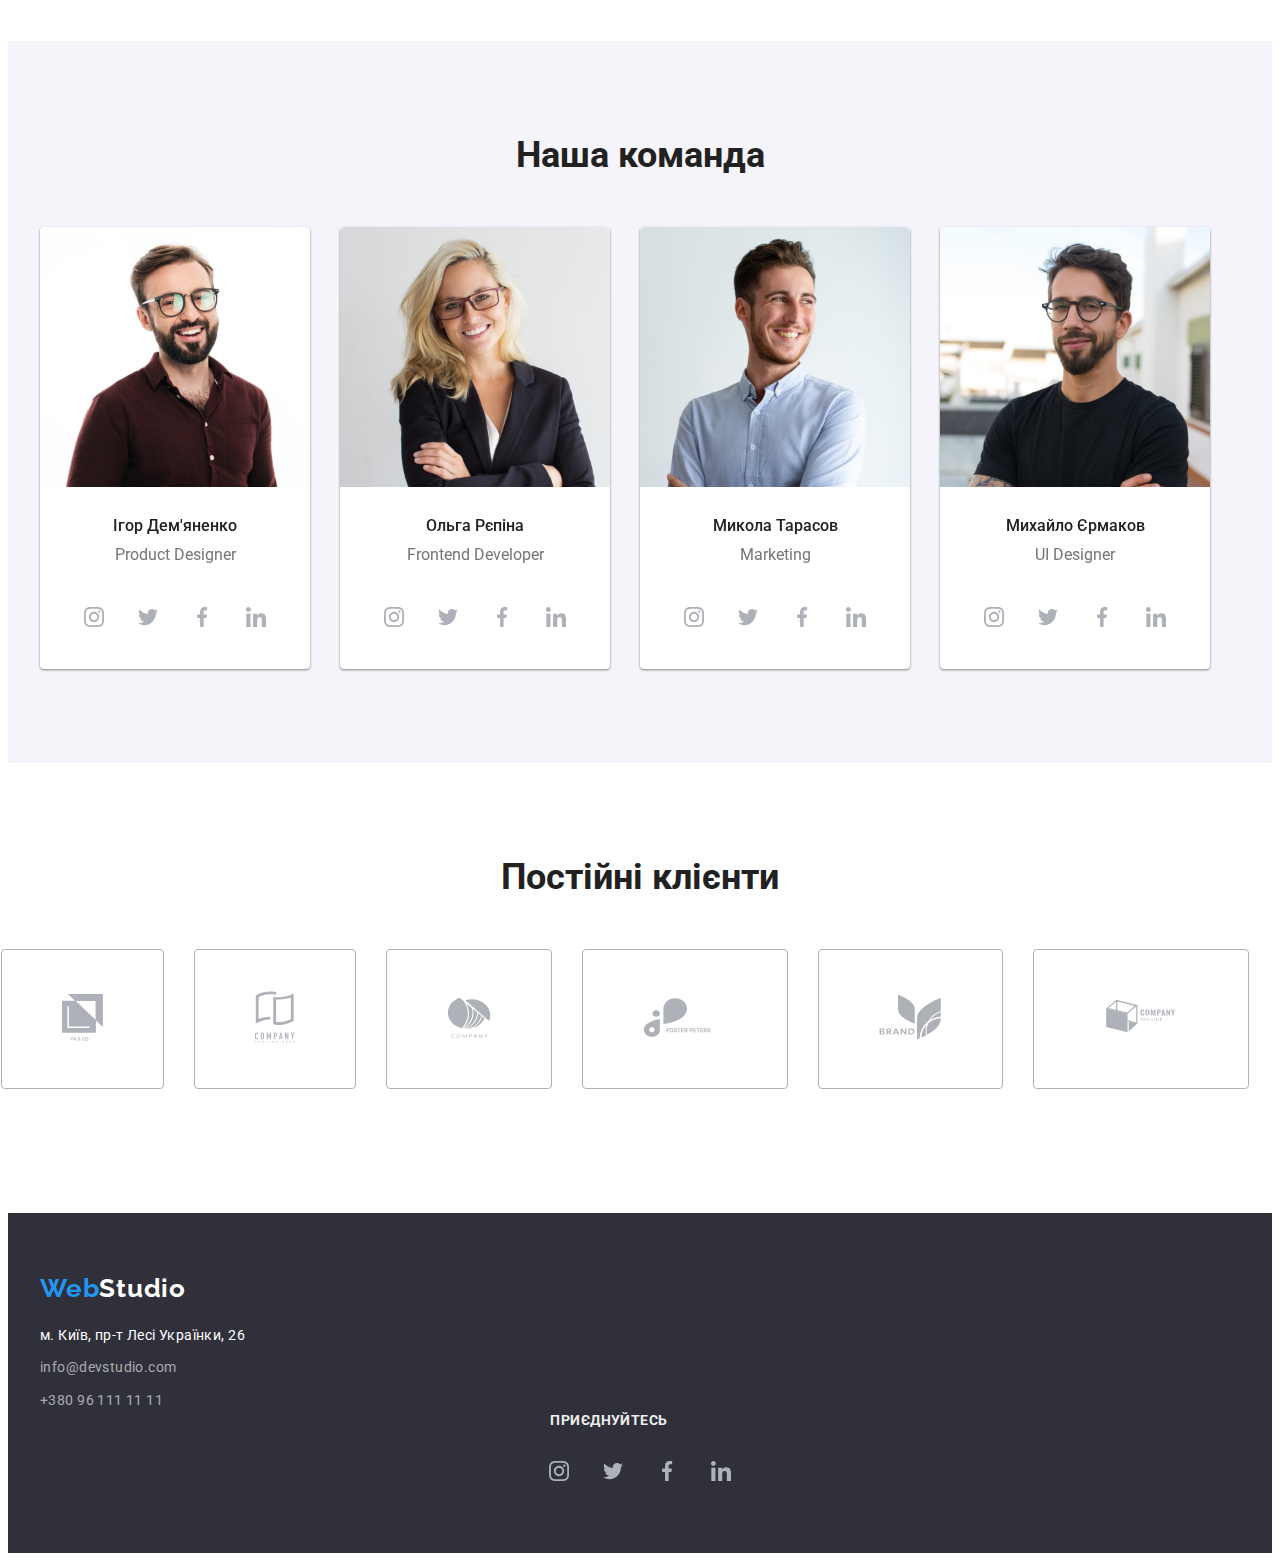
==== commit 2813312c: "pls help me" ====
--- a/index.html
+++ b/index.html
@@ -28,16 +28,17 @@
     </nav>
     <ul class="contacts">
         <li class="header-contacts">
+         <a class="contacts-mail" href="mailto:info@devstudio.com">
           <svg width="16" height="12" class="icon-header">
           <use href="./images/icons.svg#icon-icon_post"></use>
-      </svg> 
-          <a class="contacts-mail" href="mailto:info@devstudio.com">info@devstudio.com</a>
+      </svg>info@devstudio.com</a>
         </li>
         <li class="header-contacts">
+          <a class="contacts-tel" href="tel:+380961111111">
           <svg width="10" height="16" class="icon-header">
           <use href="./images/icons.svg#icon-smartphone"></use>
       </svg> 
-          <a class="contacts-tel" href="tel:+380961111111">+38 096 111 11 11</a>
+          +38 096 111 11 11</a>
         </li>
     </ul>    
   
@@ -238,7 +239,46 @@
       </div>
 </section>
 <section class="section clients">
-
+  <div class="container">
+<h2 class="section-title">Постійні клієнти</h2>
+<ul class="clients-list">
+  <div class="icon-box-clients">
+    <li>
+      <svg width="41" height="47" class="icon-items">
+      <use href="./images/icons.svg#icon-group"></use>    
+      </svg> 
+   </li>
+</div>
+ <div class="icon-box-clients">
+    <li><svg width="40" height="52" class="icon-items">
+      <use href="./images/icons.svg#icon-group-1"></use>
+  </svg> 
+    </li></div>
+  <div class="icon-box-clients">
+    <li><svg width="44" height="41" class="icon-items">
+      <use href="./images/icons.svg#icon-Object"></use>
+  </svg> 
+</li></div>
+  <div class="icon-box-clients">
+    <li><svg width="84" height="41" class="icon-items">
+      <use href="./images/icons.svg#icon-group-2"></use>
+  </svg> 
+</li></div>
+  <div class="icon-box-clients">
+    <li><svg width="63" height="46" class="icon-items">
+      <use href="./images/icons.svg#icon-disable"></use>
+  </svg> 
+</li></div>
+  <div class="icon-box-clients">
+    <li><svg width="94" height="44" class="icon-items">
+      <use href="./images/icons.svg#icon-compait"></use>
+  </svg> 
+</li>
+</div>
+</ul>
+
+
+</div>
 </section>
 <!--FOOTER-->
 </main>
@@ -254,6 +294,35 @@
         </ul>
     </address>
   </div>
+  <div class="container  ">
+  <span class="title-footer">приєднуйтесь</span>
+    <ul class="footer-soc-list list">  
+      <li class="footer-soc-items"><a href="#" class="footer-soc-link link">
+        <svg width="20" height="20" class="footer-soc-icons">
+          <use href="./images/icons.svg#icon-instagram-2"></use>
+      </svg> 
+    </a>
+  </li>
+      <li class="footer-soc-items"><a href="#" class="footer-soc-link link">
+        <svg width="20" height="20" class="footer-soc-icons">
+          <use href="./images/icons.svg#icon-twitter"></use>
+      </svg> 
+      </a>
+    </li>
+      <li class="footer-soc-items"><a href="#" class="footer-soc-link link">
+        <svg width="20" height="20" class="footer-soc-icons">
+          <use href="./images/icons.svg#icon-facebook-1"></use>
+      </svg> 
+      </a>
+    </li>
+      <li class="footer-soc-items"><a href="#" class="footer-soc-link link">
+        <svg width="20" height="20" class="footer-soc-icons">
+          <use href="./images/icons.svg#icon-linkedin-1"></use>
+      </svg> 
+      </a>
+    </li>
+  </ul>
+  </div>
   </footer>
   </body>
  </html>
--- a/css/styles.css
+++ b/css/styles.css
@@ -145,6 +145,8 @@
 }
 
 .contacts-mail{
+    display: flex;
+    align-items: center;
     font-weight: 500;
     line-height: 1.14;
     letter-spacing: 0.02em;
@@ -152,6 +154,8 @@
 }
 
 .contacts-tel{ 
+    display: flex;
+    align-items: center;
     font-weight: 500;
     line-height: 1.14;
     letter-spacing: 0.02em;
@@ -311,37 +315,37 @@
     align-items: center;
 }
 
-.team-soc-items{
-width: 44px;
-height: 44px;
-display: block;
-margin-bottom: 30px;
-border-radius: 50%;
-
+.team-soc-items {
+    display: flex;
+    align-items: center;
+    justify-content: center;
+    width: 44px;
+    height: 44px;
+    margin-bottom: 30px;
+    border-radius: 50%;
+    fill: var(--primary-color);
 }
 
 .team-soc-items:not(:last-child){
     margin-right: 10px;
+    
 }
 
 .team-soc-link{
-width: 100%;
-height: 100%;
-display: flex;
-justify-content: center;
-align-items: center;
-color: #2F303A;
-}
-
-
-.team-soc-link:hover{
-    background-color: var(--accent-color);
-    border-radius: 50%;
-     color: #EEEEEE;
-}
-
-.team-soc-icons{
-    fill: currentColor;
+    width: 100%;
+    height: 100%;
+    display: flex;
+    justify-content: center;
+    align-items: center;
+    
+}
+
+ .team-soc-link:hover{
+   fill: #EEEEEE; 
+   background: var(--accent-color);
+   border-radius: 50%;
+    
+
 }
 
 .name{
@@ -437,9 +441,47 @@
 
 .name-list{
 padding: 20px 24px 20px ;
-
-}
-
+}
+
+.icon-box-clients{
+    display: flex;
+    justify-content: center;
+    align-items: center;
+    margin-top: 0;
+    padding: 23px 60px;
+    border-radius: 4px;
+    margin-right: 30px;
+    margin-bottom: 30px;
+    background-color:var(--main-color);
+    width: 170px;
+    height: 92px;
+    border: 1px solid;
+    border-color: #AFB1B8;
+    
+}
+
+.icon-box-clients:hover{
+    border-color: var(--accent-color);
+    border-radius: 4px;
+    cursor: pointer;
+    
+    
+}
+
+ .icon-items{
+    background-color: transparent;
+    
+}
+.clients-list .icon-items:hover{
+    color: black;
+
+}
+   .clients-list{        
+    display: flex;
+    justify-content: center;
+    align-items: center;
+    margin-top: 0;
+ } 
 
 
 /*-------FOOTER------*/
@@ -450,7 +492,7 @@
 }
 
 .logo-link{
-    display: block;
+    display: inline-block;
     margin-bottom: 20px;
     font-family: 'Raleway' ,sans-serif;
     font-style: normal;
@@ -521,3 +563,55 @@
 color: var(--accent-color);
 }
 
+.footer-soc-list{
+    display: flex;
+    justify-content: center;
+    align-items: center;
+}
+ 
+
+.title-footer{
+    
+    margin-top: 0;
+    justify-content: center;
+    padding-right: 62px;
+    font-weight: 700;
+    font-size: 14px;
+    line-height: 1.14;
+    letter-spacing: 0.03em;
+    text-transform: uppercase;
+    color: #EEEEEE;
+    text-align: center;
+    display: flex;
+    margin-bottom: 20px;
+}
+
+.footer-soc-items{
+    display: flex;
+    align-items: center;
+    justify-content: center;
+    width: 44px;
+    height: 44px; 
+    border-radius: 50%;
+    fill: var(--main-color);
+}
+
+.footer-soc-items:not(:last-child){
+    margin-right: 10px;
+}
+
+.footer-soc-link{
+    width: 100%;
+    height: 100%;
+    display: flex;
+    justify-content: center;
+    align-items: center;
+    color:var(--main-color);
+}
+
+
+.footer-soc-link:hover{
+    background-color: var(--accent-color);
+    border-radius: 50%;
+     color: #EEEEEE;
+}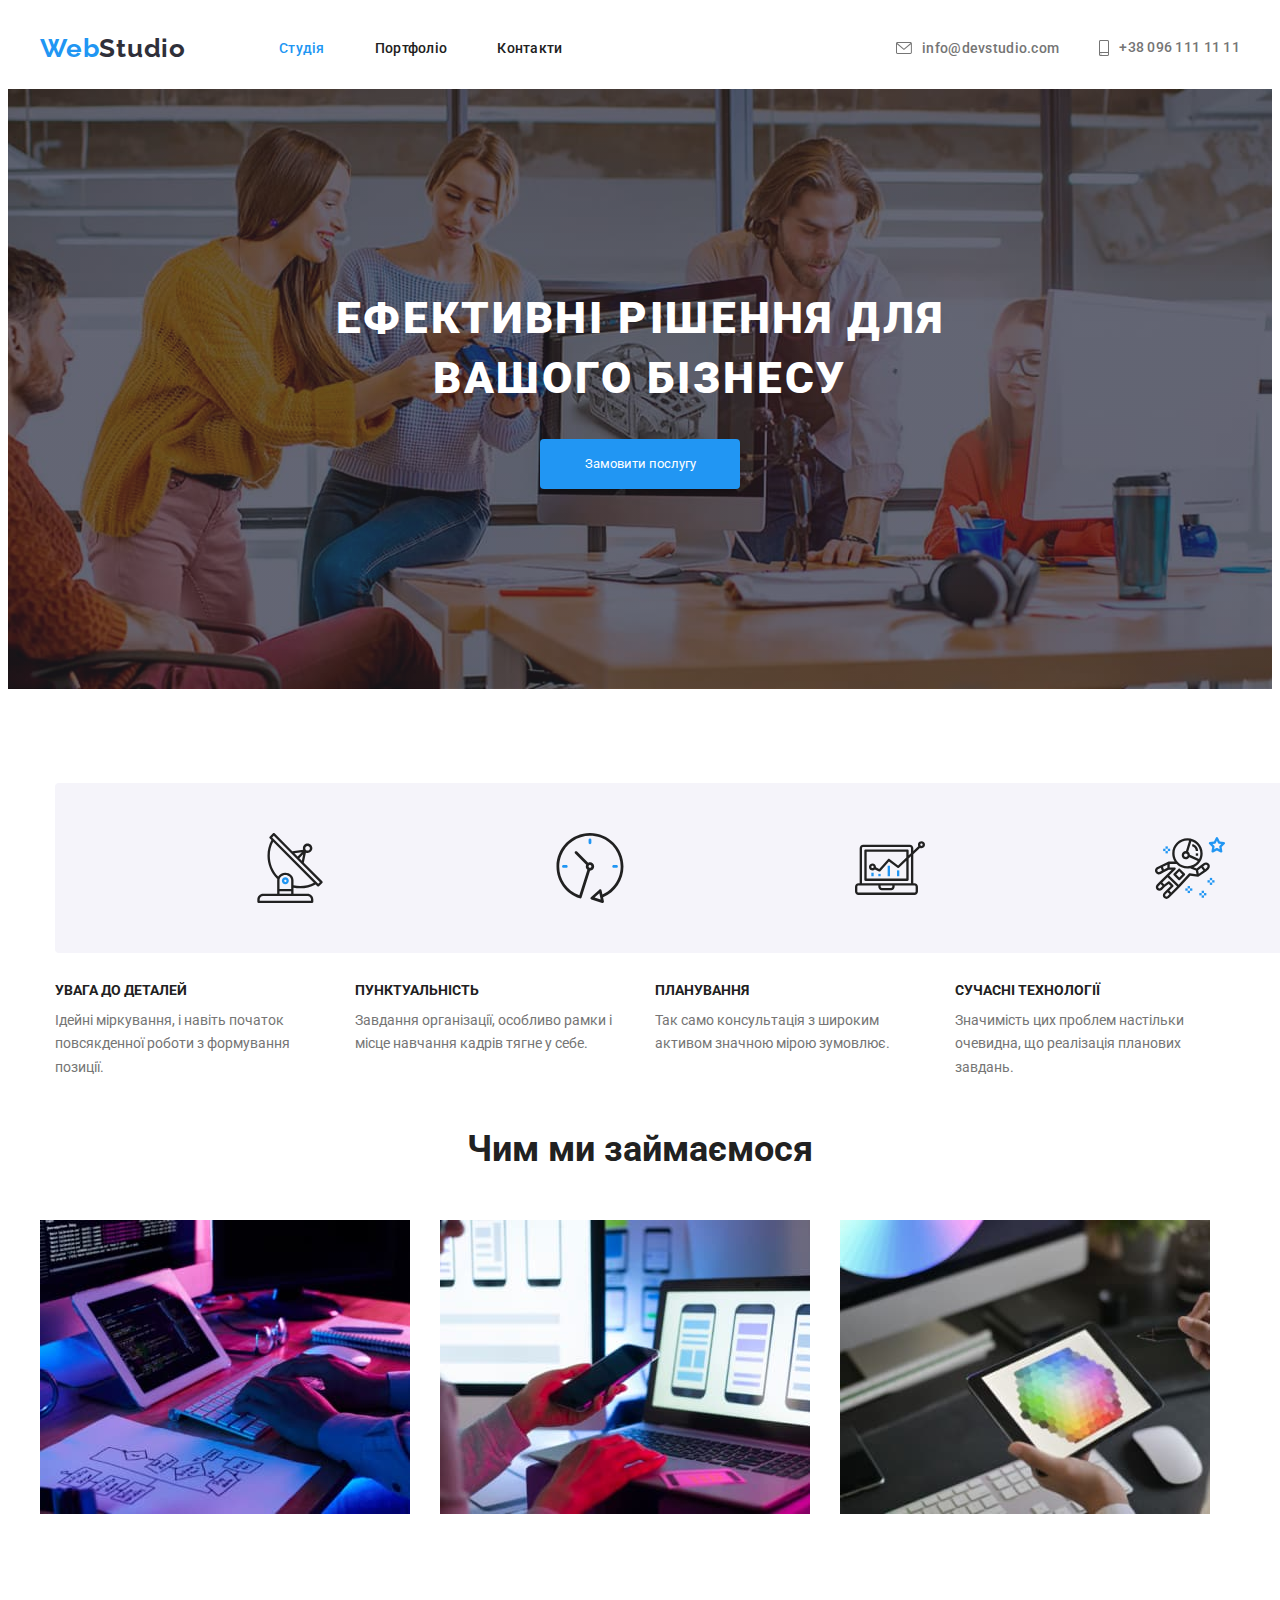
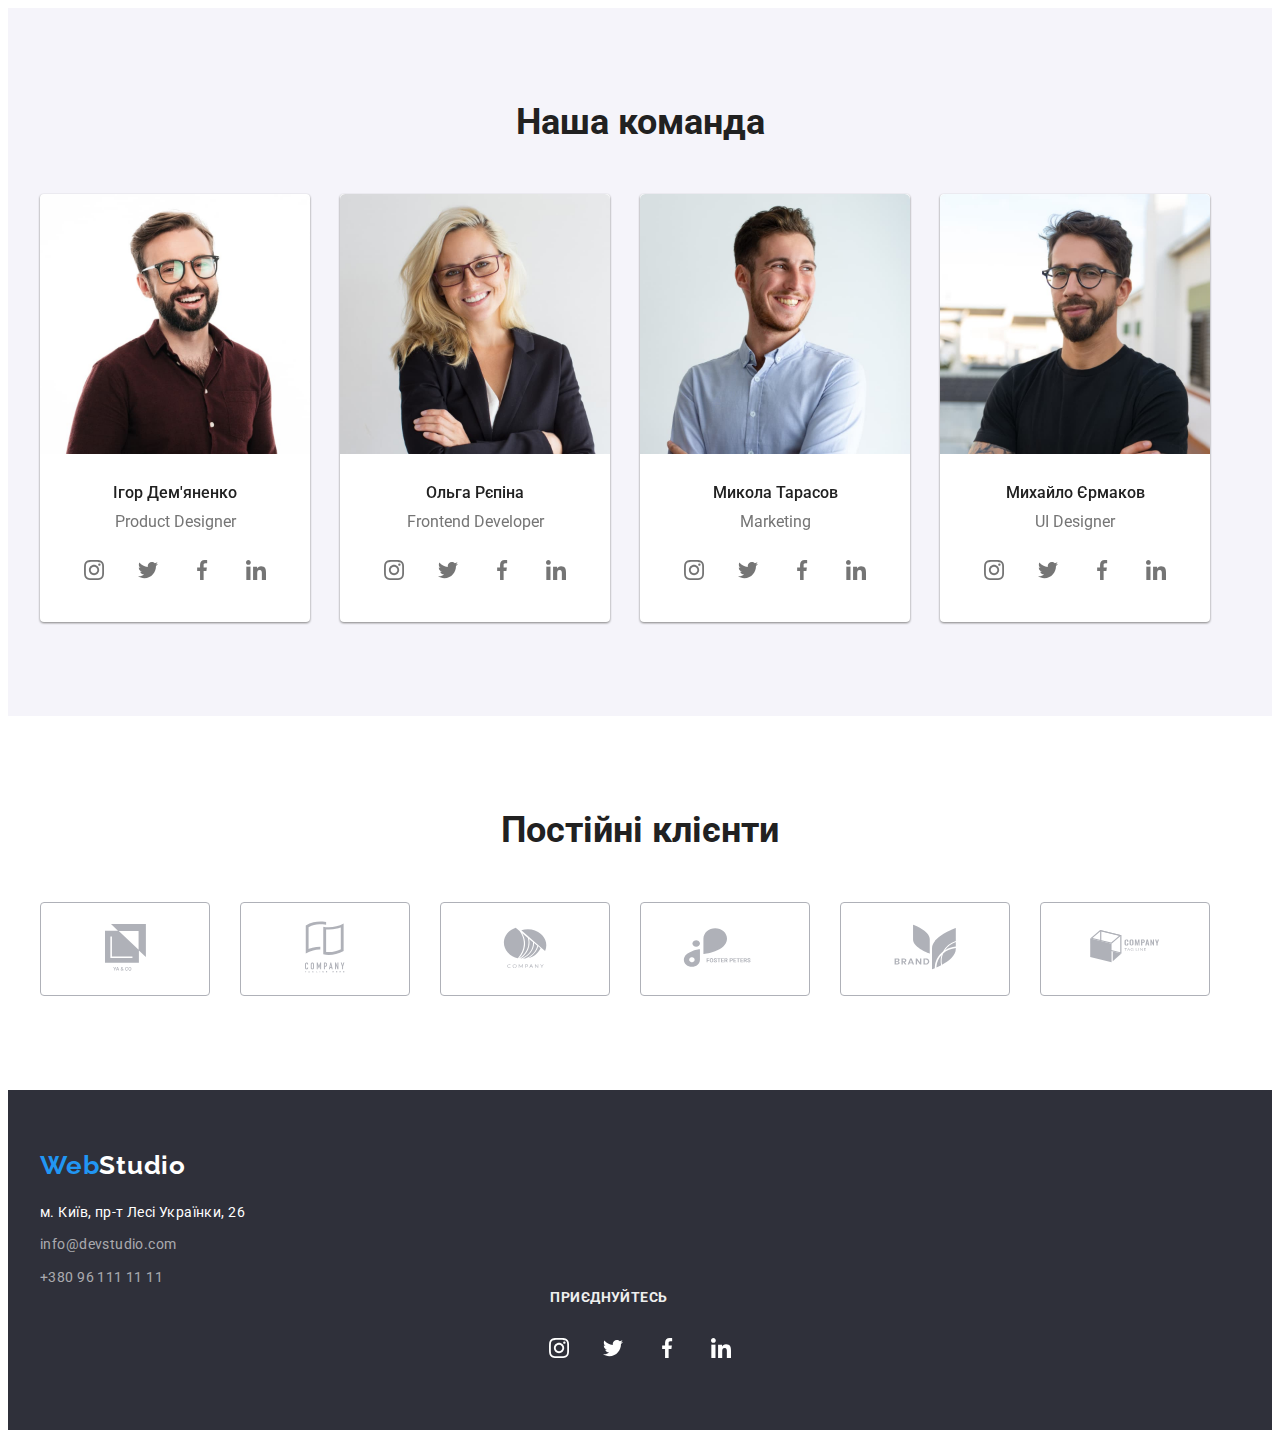
==== commit 773346f4: "j" ====
--- a/index.html
+++ b/index.html
@@ -57,38 +57,28 @@
 
  <section class="section edge">
   <div class="container">
-      <h2 class="visually-hidden">Наші переваги</h2>
-         <ul class="edge-icon-list">
-         <div class="icon-box">
-          <li><svg width="70" height="70" class="icon-items">
+      <h2 class="visually-hidden">Наші переваги</h2> 
+        <ul class="edge-list">
+          <li class="edge-elem"> <div class="icon-box">
+          <svg width="70" height="70" class="icon-items">
             <use href="./images/icons.svg#icon-antenna-1"></use>
-        </svg> 
-      </li>
-    </div>
-    <div class="icon-box">
-          <li><svg width="70" height="70" class="icon-items">
+        </svg>   
+    </div><h3 class="edge-title  list">УВАГА ДО ДЕТАЛЕЙ</h3><p class="meaning">Ідейні міркування, і навіть початок повсякденної роботи з формування позиції.</p></li>
+          <li class="edge-elem"><div class="icon-box">
+          <svg width="70" height="70" class="icon-items">
             <use href="./images/icons.svg#icon-clock-1"></use>
         </svg> 
-      </li>
-    </div>
-      <div class="icon-box">
-          <li><svg width="70" height="70" class="icon-items">
+    </div><h3 class="edge-title  list">ПУНКТУАЛЬНІСТЬ</h3><p class="meaning">Завдання організації, особливо рамки і місце навчання кадрів тягне у себе.</p></li>
+          <li class="edge-elem"> <div class="icon-box">
+          <svg width="70" height="70" class="icon-items">
             <use href="./images/icons.svg#icon-diagram-1"></use>
         </svg> 
-      </li>
-    </div>
-      <div class="icon-box">
-          <li><svg width="70" height="70" class="icon-items">
+    </div><h3 class="edge-title  list">ПЛАНУВАННЯ</h3><p class="meaning">Так само консультація з широким активом значною мірою зумовлює.</p></li>
+          <li class="edge-elem"> <div class="icon-box">
+          <svg width="70" height="70" class="icon-items">
             <use href="./images/icons.svg#icon-astronaut-1"></use>
         </svg>
-       </li>
-      </div>
-        </ul>
-        <ul class="edge-list">
-          <li class="edge-elem"><h3 class="edge-title  list">УВАГА ДО ДЕТАЛЕЙ</h3><p class="meaning">Ідейні міркування, і навіть початок повсякденної роботи з формування позиції.</p></li>
-          <li class="edge-elem"><h3 class="edge-title  list">ПУНКТУАЛЬНІСТЬ</h3><p class="meaning">Завдання організації, особливо рамки і місце навчання кадрів тягне у себе.</p></li>
-          <li class="edge-elem"><h3 class="edge-title  list">ПЛАНУВАННЯ</h3><p class="meaning">Так само консультація з широким активом значною мірою зумовлює.</p></li>
-          <li class="edge-elem"><h3 class="edge-title  list">СУЧАСНІ ТЕХНОЛОГІЇ</h3><p class="meaning">Значимість цих проблем настільки очевидна, що реалізація планових завдань.</p></li>
+      </div> <h3 class="edge-title  list">СУЧАСНІ ТЕХНОЛОГІЇ</h3><p class="meaning">Значимість цих проблем настільки очевидна, що реалізація планових завдань.</p></li>
         </ul>
   </div>
 </section>
@@ -110,41 +100,41 @@
                   <img class="photo-items list" src="./images/productdesigner.jpg" alt="Ігор Дем'яненко"  width="270">
                 <div class="name">
                   <h3 class="team-name">Ігор Дем'яненко</h3>
-                  <p class="team-position" lang="en">Product Designer</p>  
+                  <p class="team-position" lang="en">Product Designer</p>
+                  <ul class="team-soc-list list">  
+                    <li class="team-soc-items"><a href="#" class="team-soc-link link">
+                      <svg width="20" height="20" class="team-soc-icons">
+                        <use href="./images/icons.svg#icon-instagram-2"></use>
+                    </svg> 
+                  </a>
+                </li>
+                    <li class="team-soc-items"><a href="#" class="team-soc-link link">
+                      <svg width="20" height="20" class="team-soc-icons">
+                        <use href="./images/icons.svg#icon-twitter"></use>
+                    </svg> 
+                    </a>
+                  </li>
+                    <li class="team-soc-items"><a href="#" class="team-soc-link link">
+                      <svg width="20" height="20" class="team-soc-icons">
+                        <use href="./images/icons.svg#icon-facebook-1"></use>
+                    </svg> 
+                    </a>
+                  </li>
+                    <li class="team-soc-items"><a href="#" class="team-soc-link link">
+                      <svg width="20" height="20" class="team-soc-icons">
+                        <use href="./images/icons.svg#icon-linkedin-1"></use>
+                    </svg> 
+                    </a>
+                  </li>
+                </ul>  
               </div>  
-              <ul class="team-soc-list list">  
-                <li class="team-soc-items"><a href="#" class="team-soc-link link">
-                  <svg width="20" height="20" class="team-soc-icons">
-                    <use href="./images/icons.svg#icon-instagram-2"></use>
-                </svg> 
-              </a>
-            </li>
-                <li class="team-soc-items"><a href="#" class="team-soc-link link">
-                  <svg width="20" height="20" class="team-soc-icons">
-                    <use href="./images/icons.svg#icon-twitter"></use>
-                </svg> 
-                </a>
-              </li>
-                <li class="team-soc-items"><a href="#" class="team-soc-link link">
-                  <svg width="20" height="20" class="team-soc-icons">
-                    <use href="./images/icons.svg#icon-facebook-1"></use>
-                </svg> 
-                </a>
-              </li>
-                <li class="team-soc-items"><a href="#" class="team-soc-link link">
-                  <svg width="20" height="20" class="team-soc-icons">
-                    <use href="./images/icons.svg#icon-linkedin-1"></use>
-                </svg> 
-                </a>
-              </li>
-            </ul>
+              
           <li class="conteiner-team"> 
                 <img class="photo-items list" src="./images/frontenddeveloper.jpg" alt="Ольга Рєпіна" width="270">
                 <div class="name">
                   <h3 class="team-name">Ольга Рєпіна</h3>
-                   <p class="team-position" lang="en">Frontend Developer</p>   
-               </div>
-               <ul class="team-soc-list list">
+                   <p class="team-position" lang="en">Frontend Developer</p>
+                   <ul class="team-soc-list list">  
                     <li class="team-soc-items"><a href="#" class="team-soc-link link">
                       <svg width="20" height="20" class="team-soc-icons">
                         <use href="./images/icons.svg#icon-instagram-2"></use>
@@ -168,15 +158,16 @@
                         <use href="./images/icons.svg#icon-linkedin-1"></use>
                     </svg> 
                     </a>
-                  </li> 
-                  </ul> 
+                  </li>
+                </ul>   
+               </div>
+              
                   <li class="conteiner-team"> 
                   <img class="photo-items list"src="./images/marketing.jpg"alt="Микола Тарасов" width="270">
                  <div class="name"> 
                   <h3 class="team-name">Микола Тарасов</h3> 
-                  <p class="team-position" lang="en">Marketing</p>   
-                 </div> 
-                 <ul class="team-soc-list list">
+                  <p class="team-position" lang="en">Marketing</p>
+                  <ul class="team-soc-list list">  
                     <li class="team-soc-items"><a href="#" class="team-soc-link link">
                       <svg width="20" height="20" class="team-soc-icons">
                         <use href="./images/icons.svg#icon-instagram-2"></use>
@@ -201,83 +192,90 @@
                     </svg> 
                     </a>
                   </li>
-                  </ul>
+                </ul>   
+                 </div>  
            <li class="conteiner-team">
                   <img class="photo-items list"src="./images/uidesigner.jpg" alt="Михайло Єрмаков" width="270">
                <div class="name">
                     <h3 class="team-name">Михайло Єрмаков</h3> 
                     <p class="team-position" lang="en">UI Designer</p>
+                    <ul class="team-soc-list list">  
+                      <li class="team-soc-items"><a href="#" class="team-soc-link link">
+                        <svg width="20" height="20" class="team-soc-icons">
+                          <use href="./images/icons.svg#icon-instagram-2"></use>
+                      </svg> 
+                    </a>
+                  </li>
+                      <li class="team-soc-items"><a href="#" class="team-soc-link link">
+                        <svg width="20" height="20" class="team-soc-icons">
+                          <use href="./images/icons.svg#icon-twitter"></use>
+                      </svg> 
+                      </a>
+                    </li>
+                      <li class="team-soc-items"><a href="#" class="team-soc-link link">
+                        <svg width="20" height="20" class="team-soc-icons">
+                          <use href="./images/icons.svg#icon-facebook-1"></use>
+                      </svg> 
+                      </a>
+                    </li>
+                      <li class="team-soc-items"><a href="#" class="team-soc-link link">
+                        <svg width="20" height="20" class="team-soc-icons">
+                          <use href="./images/icons.svg#icon-linkedin-1"></use>
+                      </svg> 
+                      </a>
+                    </li>
+                  </ul>
                </div>
-               <ul class="team-soc-list list">
-               
-                <li class="team-soc-items"><a href="#" class="team-soc-link link">
-                  <svg width="20" height="20" class="team-soc-icons">
-                    <use href="./images/icons.svg#icon-instagram-2"></use>
-                </svg> 
-              </a>
-            </li>
-                <li class="team-soc-items"><a href="#" class="team-soc-link link">
-                  <svg width="20" height="20" class="team-soc-icons">
-                    <use href="./images/icons.svg#icon-twitter"></use>
-                </svg> 
-                </a>
-              </li>
-                <li class="team-soc-items"><a href="#" class="team-soc-link link">
-                  <svg width="20" height="20" class="team-soc-icons">
-                    <use href="./images/icons.svg#icon-facebook-1"></use>
-                </svg> 
-                </a>
-              </li>
-                <li class="team-soc-items"><a href="#" class="team-soc-link link">
-                  <svg width="20" height="20" class="team-soc-icons">
-                    <use href="./images/icons.svg#icon-linkedin-1"></use>
-                </svg> 
-                </a>
-              </li>
-              </ul>
        </ul>
       </div>
 </section>
 <section class="section clients">
   <div class="container">
 <h2 class="section-title">Постійні клієнти</h2>
-<ul class="clients-list">
-  <div class="icon-box-clients">
-    <li>
+<ul class="clients-list">  
+    <li class="icon-box-clients">
+      <a href="#" class="clients-link">
       <svg width="41" height="47" class="icon-items">
       <use href="./images/icons.svg#icon-group"></use>    
       </svg> 
+    </a>
    </li>
-</div>
- <div class="icon-box-clients">
-    <li><svg width="40" height="52" class="icon-items">
+    <li class="icon-box-clients">
+      <a href="#" class="clients-link">
+      <svg width="40" height="52" class="icon-items">
       <use href="./images/icons.svg#icon-group-1"></use>
   </svg> 
-    </li></div>
-  <div class="icon-box-clients">
-    <li><svg width="44" height="41" class="icon-items">
+</a>
+    </li> 
+    <li class="icon-box-clients">
+      <a href="#" class="clients-link">
+      <svg width="44" height="41" class="icon-items">
       <use href="./images/icons.svg#icon-Object"></use>
   </svg> 
-</li></div>
-  <div class="icon-box-clients">
-    <li><svg width="84" height="41" class="icon-items">
+</a>
+</li> 
+    <li class="icon-box-clients">
+      <a href="#" class="clients-link">
+      <svg width="84" height="41" class="icon-items">
       <use href="./images/icons.svg#icon-group-2"></use>
   </svg> 
-</li></div>
-  <div class="icon-box-clients">
-    <li><svg width="63" height="46" class="icon-items">
+</a>
+</li>  
+    <li class="icon-box-clients">
+      <a href="#" class="clients-link">
+      <svg width="63" height="46" class="icon-items">
       <use href="./images/icons.svg#icon-disable"></use>
   </svg> 
-</li></div>
-  <div class="icon-box-clients">
-    <li><svg width="94" height="44" class="icon-items">
+</a>
+</li> 
+    <li class="icon-box-clients">
+      <a href="#" class="clients-link">
+      <svg width="94" height="44" class="icon-items">
       <use href="./images/icons.svg#icon-compait"></use>
   </svg> 
+</a>
 </li>
-</div>
 </ul>
-
-
 </div>
 </section>
 <!--FOOTER-->
--- a/css/styles.css
+++ b/css/styles.css
@@ -110,7 +110,7 @@
 }
 .icon-header{
     margin-right: 10px;
-    
+    fill: currentColor;
 }
 
 
@@ -181,7 +181,7 @@
 .hero{
     padding: 200px 0 200px;
     text-align: center;
-    background-image: linear-gradient(rgba(47, 48, 58, 0.4), rgba(47, 48, 58, 0.4)), url(/images/back_header.jpg);
+    background-image: linear-gradient(rgba(47, 48, 58, 0.4), rgba(47, 48, 58, 0.4)), url(../images/back_header.jpg);
     background-color: var(--second-color);
     background-color: #2F303A;
     background-position: center;
@@ -189,7 +189,7 @@
     background-repeat: no-repeat;
     max-width: 1600px;
     margin: 0 auto;
-    margin-bottom: 21px;
+
 }
 
 .hero-title{
@@ -206,6 +206,7 @@
 }
 
 .hero-btn{
+    min-width: 200px;
     height: 50px;
     padding: 10px 24px;
     border: 0;
@@ -232,25 +233,16 @@
     margin-bottom: 10px;
  }   
 
- .edge-icon-list{
-    display: flex;
-    justify-content: center;
-    align-items: center;
-    margin-top: 0;
- }
-
- .edge{
-    padding: 0 0 154px;
- }
  .icon-box{
+    display: flex;
+    justify-content: center;
+    align-items: center;
     width: 270px;
     height: 120px;
     background-color: var(--gray-background);
     padding: 25px 100px;
     border-radius: 4px;
     margin-right: 30px;
-    justify-content: center;
-    align-items: center;
     margin-bottom: 30px;
     
  }
@@ -291,6 +283,7 @@
  
  
  .affairs{
+    margin-top: 154px;
     padding-top: 0;
 } 
 
@@ -316,14 +309,9 @@
 }
 
 .team-soc-items {
-    display: flex;
-    align-items: center;
-    justify-content: center;
-    width: 44px;
-    height: 44px;
-    margin-bottom: 30px;
-    border-radius: 50%;
-    fill: var(--primary-color);
+   width: 44px;
+    height: 44px; 
+    
 }
 
 .team-soc-items:not(:last-child){
@@ -332,16 +320,18 @@
 }
 
 .team-soc-link{
+    display: flex;
+    align-items: center;
+    justify-content: center;  
+    border-radius: 50%;
+    justify-content: center;
     width: 100%;
-    height: 100%;
-    display: flex;
-    justify-content: center;
-    align-items: center;
-    
+    height: 100%;  
+     fill: var(--primary-color);
 }
 
  .team-soc-link:hover{
-   fill: #EEEEEE; 
+   fill: var(--main-color); 
    background: var(--accent-color);
    border-radius: 50%;
     
@@ -372,6 +362,7 @@
 }
 
 .team-position{   
+    margin-bottom: 16px;
     font-size: 16px;
     line-height: 1.18;
     text-align: center;
@@ -443,39 +434,40 @@
 padding: 20px 24px 20px ;
 }
 
-.icon-box-clients{
+.icon-box-clients {
     display: flex;
     justify-content: center;
     align-items: center;
     margin-top: 0;
-    padding: 23px 60px;
     border-radius: 4px;
     margin-right: 30px;
-    margin-bottom: 30px;
     background-color:var(--main-color);
     width: 170px;
     height: 92px;
     border: 1px solid;
     border-color: #AFB1B8;
-    
+     cursor: pointer;
 }
 
 .icon-box-clients:hover{
-    border-color: var(--accent-color);
-    border-radius: 4px;
-    cursor: pointer;
-    
-    
-}
-
+    fill: var(--accent-color);
+    border:1px solid var(--accent-color);
+    
+}
+
+.clients-link{
+  fill: #afb1b8;  
+    
+}
+.clients-link:hover{   
+
+}
  .icon-items{
+    
     background-color: transparent;
     
 }
-.clients-list .icon-items:hover{
-    color: black;
-
-}
+
    .clients-list{        
     display: flex;
     justify-content: center;
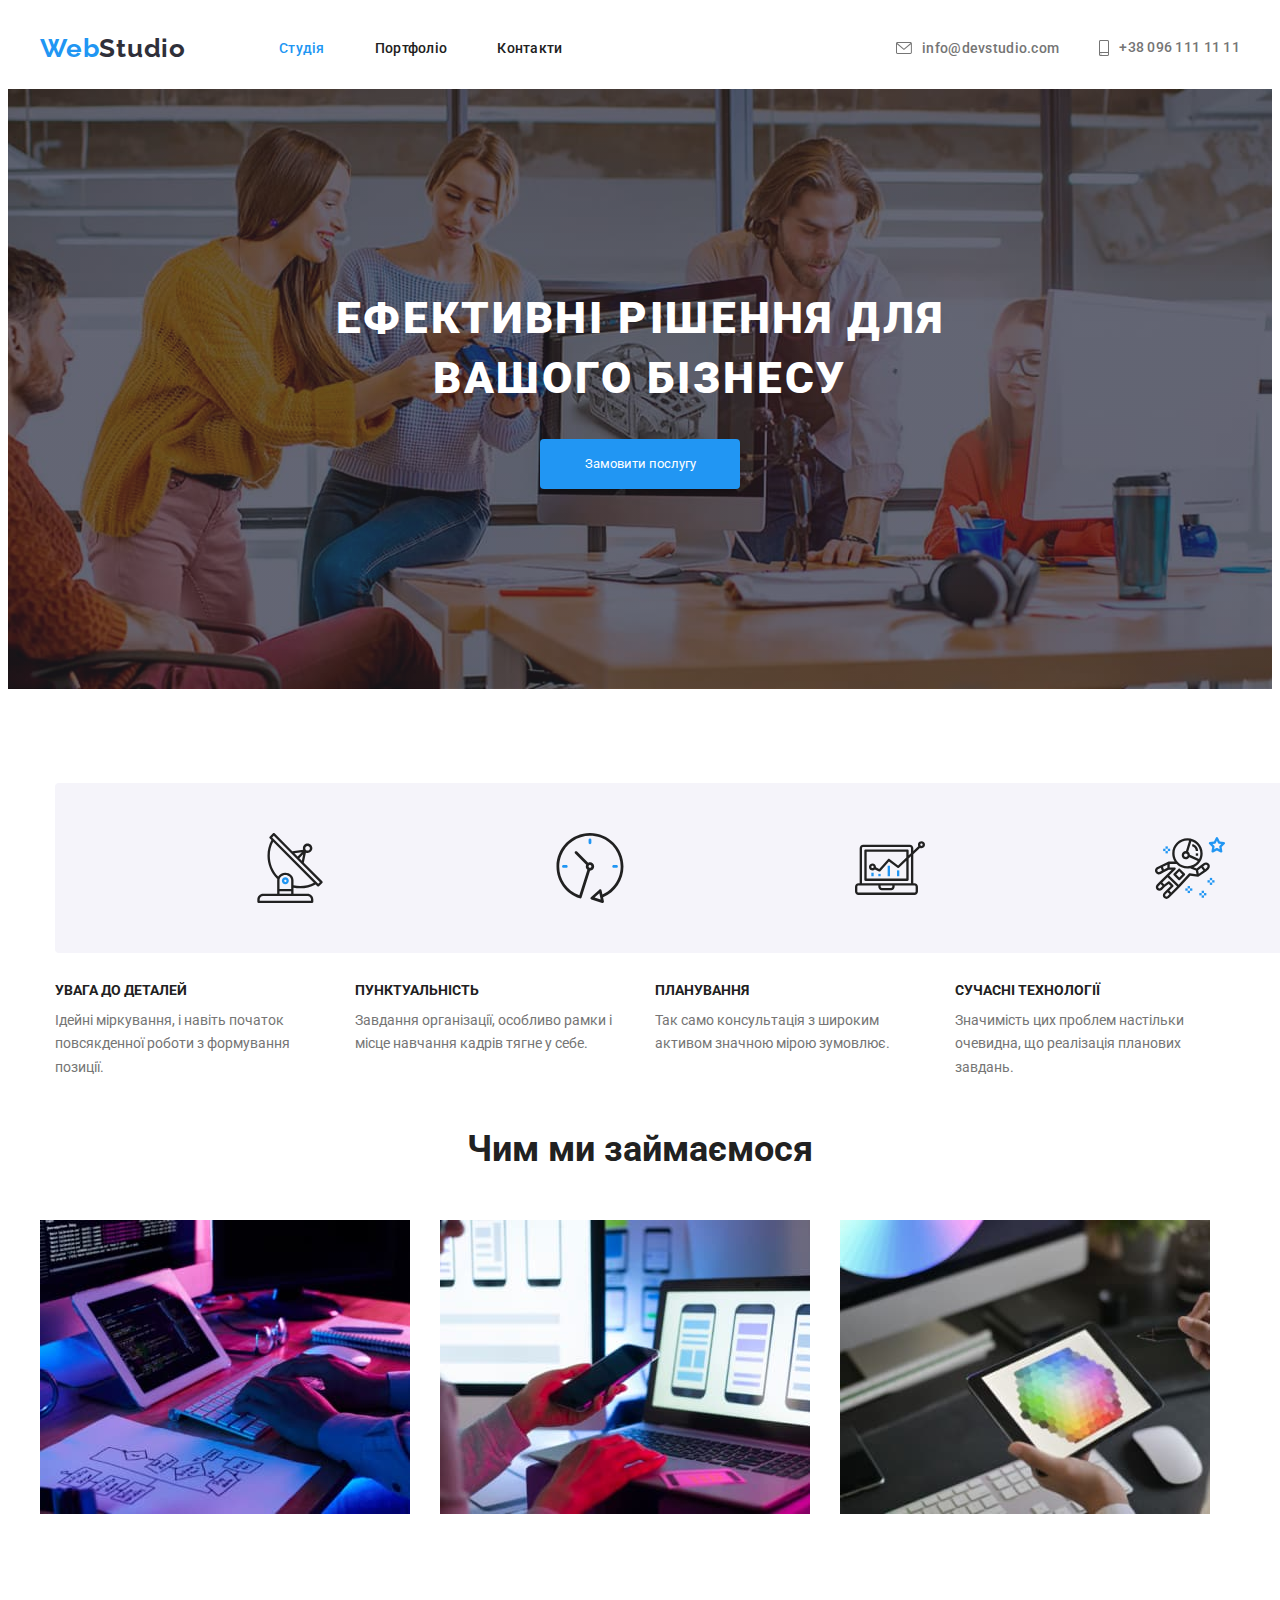
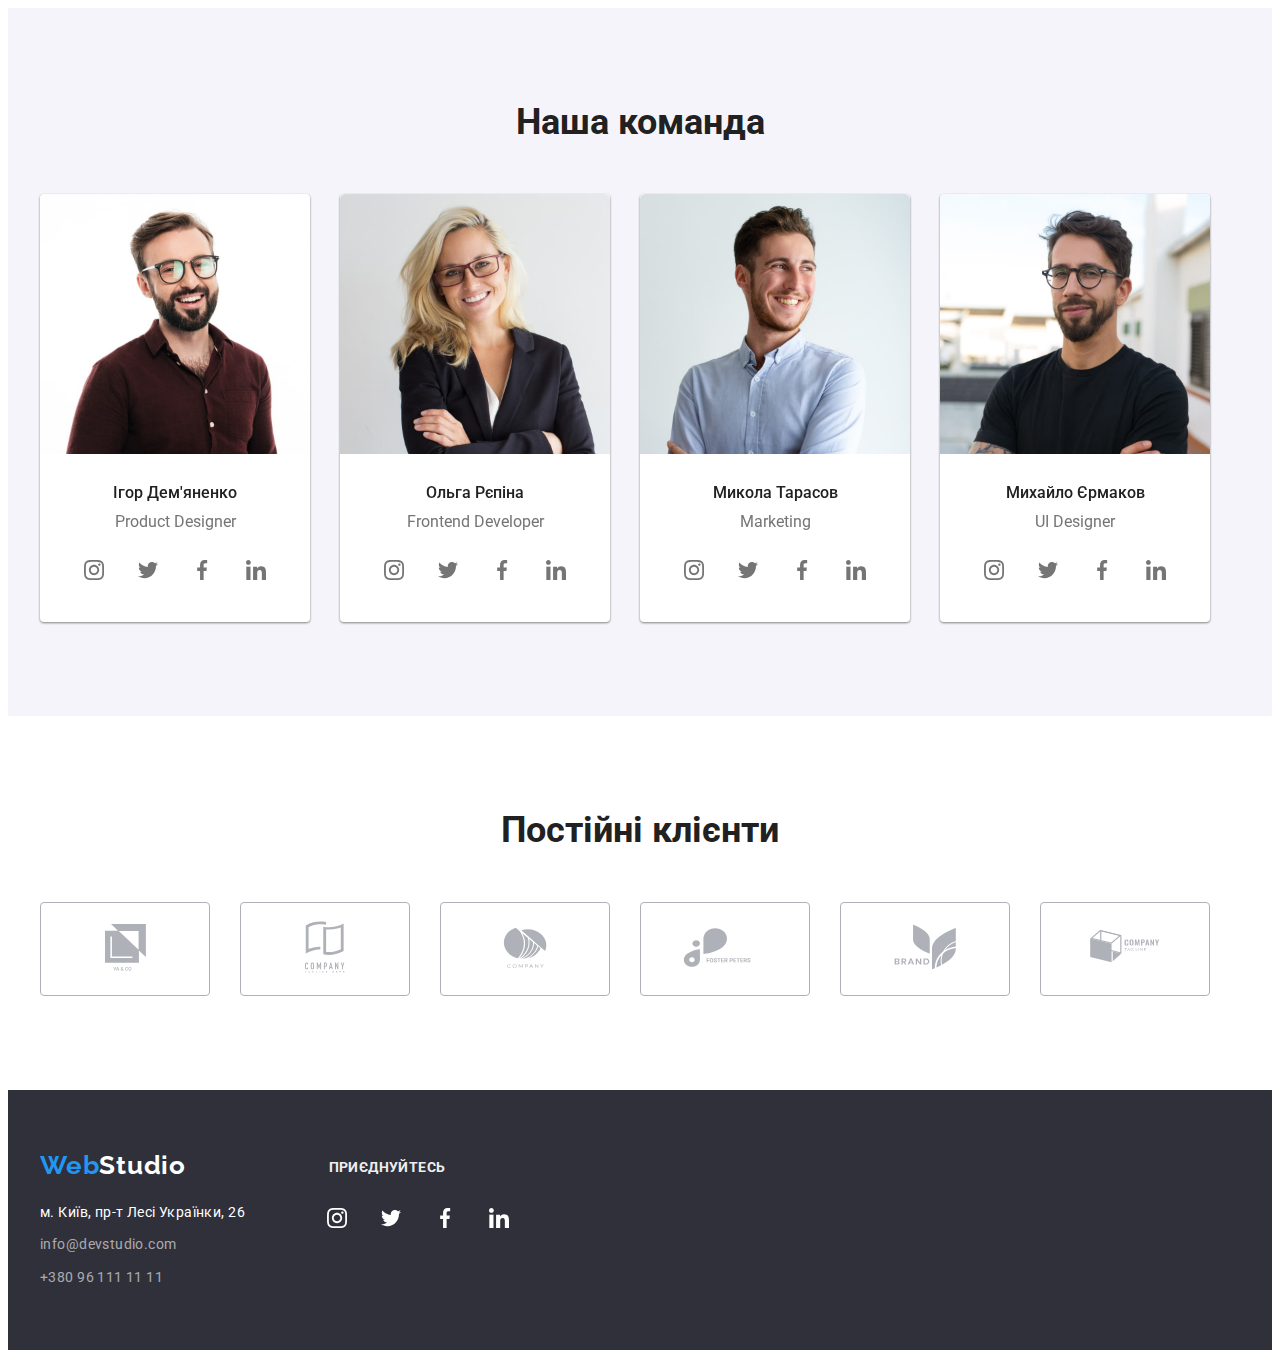
==== commit 46293252: "fix background" ====
--- a/index.html
+++ b/index.html
@@ -281,7 +281,8 @@
 <!--FOOTER-->
 </main>
        <footer class="footer">
-        <div class="container">
+        <div class="footer container">
+        <div class="adress-raport">
         <a class="logo-link" href="./index.html">
        <span class="logo">Web</span>Studio</a>
       <address>     
@@ -292,7 +293,7 @@
         </ul>
     </address>
   </div>
-  <div class="container  ">
+  <div class="join-raport">
   <span class="title-footer">приєднуйтесь</span>
     <ul class="footer-soc-list list">  
       <li class="footer-soc-items"><a href="#" class="footer-soc-link link">
@@ -321,6 +322,7 @@
     </li>
   </ul>
   </div>
+</div>
   </footer>
   </body>
  </html>
--- a/css/styles.css
+++ b/css/styles.css
@@ -335,7 +335,6 @@
    background: var(--accent-color);
    border-radius: 50%;
     
-
 }
 
 .name{
@@ -375,8 +374,19 @@
     background-color: var(--accent-color);
     border-color: #2196F3;
     border-radius: 4px;
-}
-
+    box-shadow: 0px 3px 1px rgba(0, 0, 0, 0.1),
+    0px 1px 2px rgba(0, 0, 0, 0.08),
+    0px 2px 2px rgba(0, 0, 0, 0.12);
+
+}
+
+.projects-items:hover,
+.projects-items:focus{
+    box-shadow: 0px 1px 1px rgba(0, 0, 0, 0.12), 
+    0px 4px 4px rgba(0, 0, 0, 0.06), 
+    1px 4px 6px rgba(0, 0, 0, 0.16);
+
+}
 .btn-list{
     border-top: 2px solid var(--gray-background);
 }
@@ -418,6 +428,7 @@
 }
 
 .project-title{
+    color: var(--paragraph-color);
     font-size: 18px;
     line-height: 2;
     letter-spacing: 0.06em;
@@ -432,6 +443,9 @@
 
 .name-list{
 padding: 20px 24px 20px ;
+border-bottom: 1px solid var(--gray-background);
+border-right:1px solid var(--gray-background);
+border-left: 1px solid var(--gray-background);
 }
 
 .icon-box-clients {
@@ -449,7 +463,8 @@
      cursor: pointer;
 }
 
-.icon-box-clients:hover{
+.icon-box-clients:hover,
+.icon-box-clients:focus{
     fill: var(--accent-color);
     border:1px solid var(--accent-color);
     
@@ -459,11 +474,14 @@
   fill: #afb1b8;  
     
 }
-.clients-link:hover{   
-
-}
+.clients-link:hover,
+.clients-link:focus{   
+fill: var(--accent-color);
+
+}
+
  .icon-items{
-    
+
     background-color: transparent;
     
 }
@@ -480,7 +498,7 @@
 
 .footer{
     background-color:var(--second-color);
-    padding: 60px 0 60px;
+    padding: 30px 0 30px;
 }
 
 .logo-link{
@@ -562,8 +580,7 @@
 }
  
 
-.title-footer{
-    
+.title-footer{ 
     margin-top: 0;
     justify-content: center;
     padding-right: 62px;
@@ -592,6 +609,10 @@
     margin-right: 10px;
 }
 
+.footer-soc-icons{
+    fill: var(--main-color);
+}
+
 .footer-soc-link{
     width: 100%;
     height: 100%;
@@ -602,8 +623,19 @@
 }
 
 
-.footer-soc-link:hover{
+.footer-soc-link:hover,
+.footer-soc-link:focus{
     background-color: var(--accent-color);
     border-radius: 50%;
-     color: #EEEEEE;
-}+     color: var(--main-color);
+}
+ .footer .container{
+    display: flex;
+    align-items: center;
+    
+ }
+
+ .join-raport{
+    margin-bottom: 40px;
+    margin-left: 70px;
+ }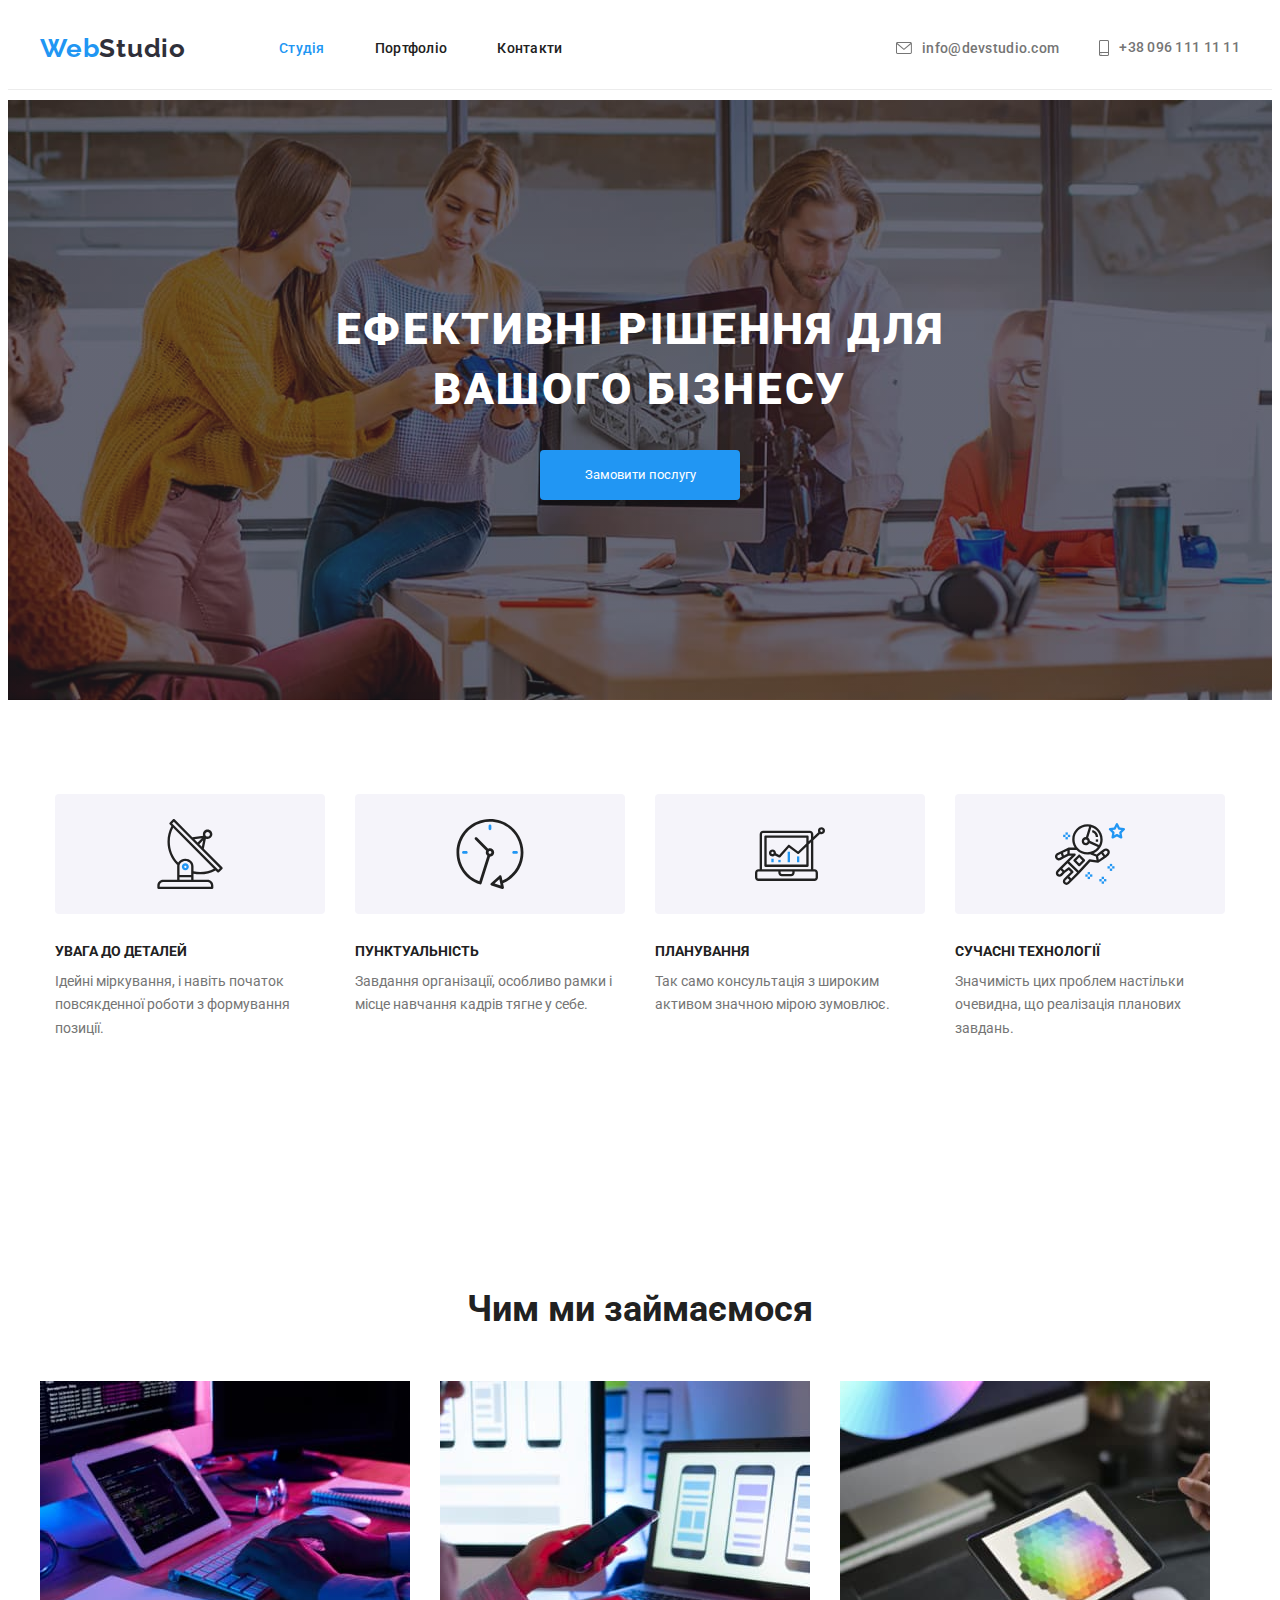
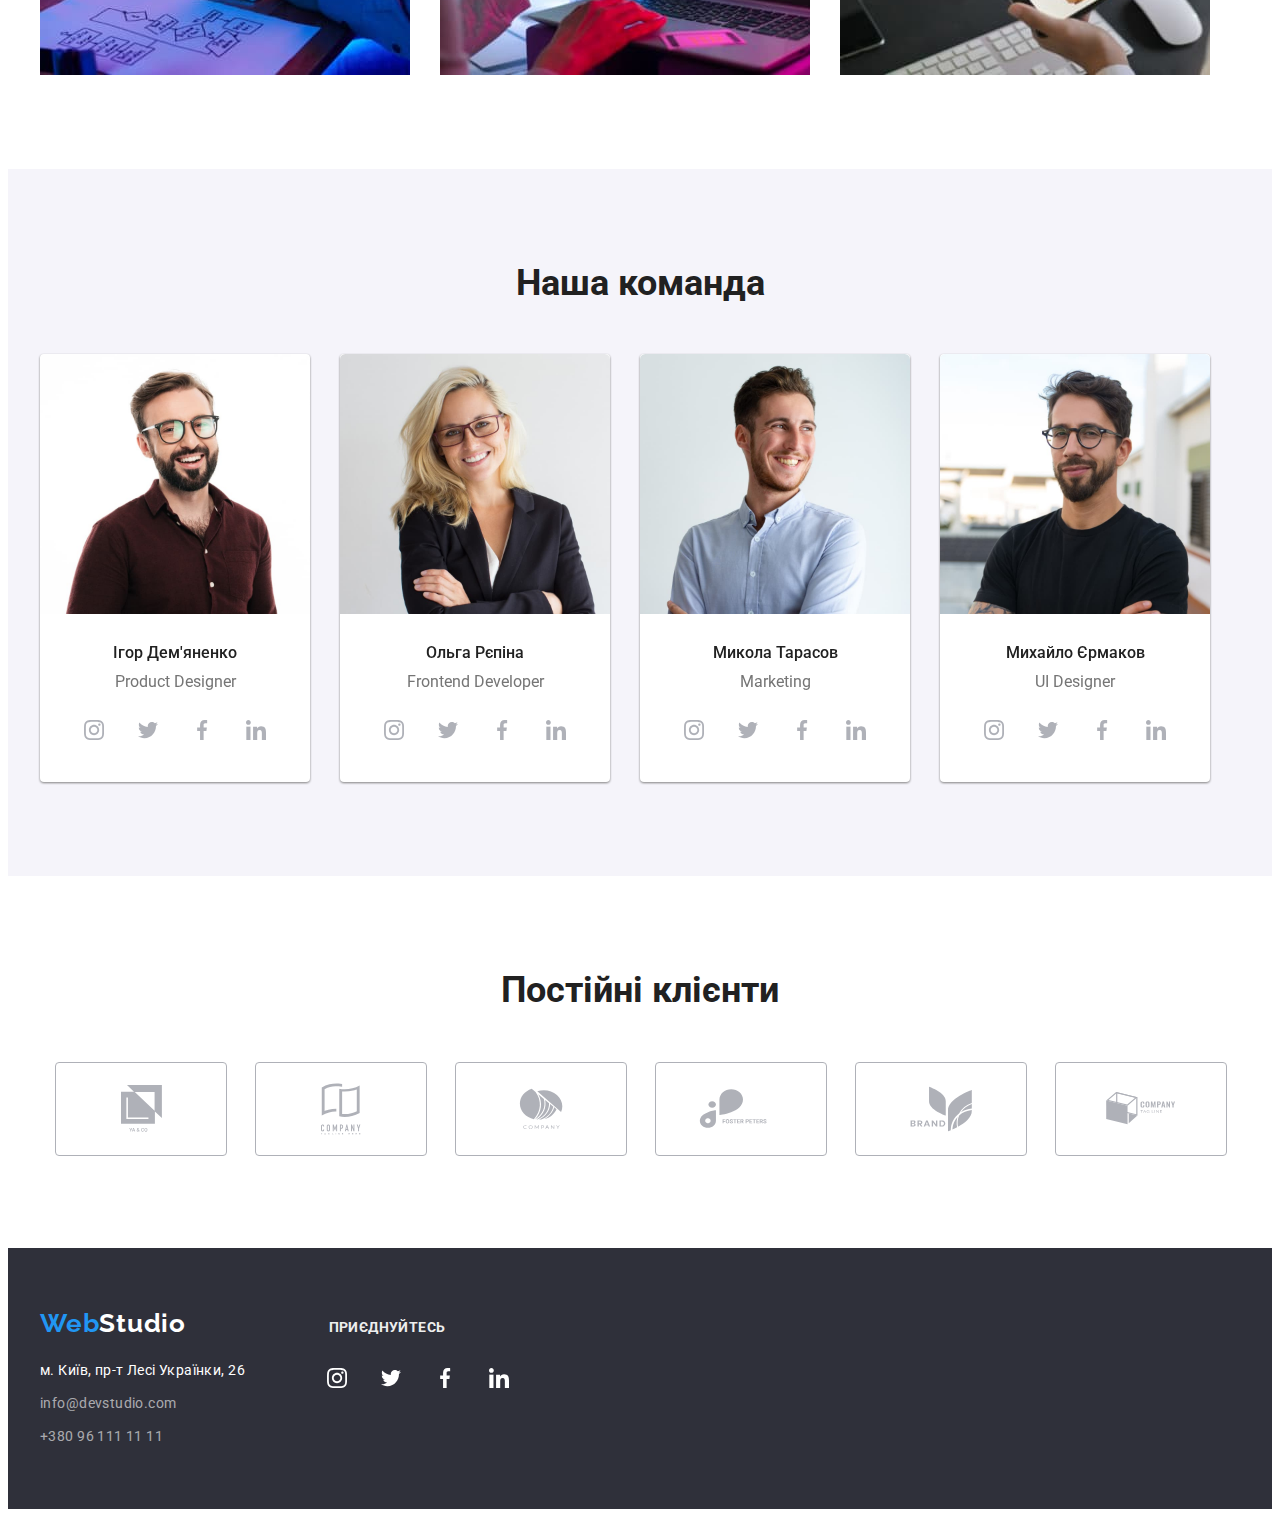
==== commit 0844ebd6: "fixed" ====
--- a/index.html
+++ b/index.html
@@ -281,7 +281,7 @@
 <!--FOOTER-->
 </main>
        <footer class="footer">
-        <div class="footer container">
+        <div class="container">
         <div class="adress-raport">
         <a class="logo-link" href="./index.html">
        <span class="logo">Web</span>Studio</a>
--- a/css/styles.css
+++ b/css/styles.css
@@ -6,6 +6,7 @@
    --paragraph-color: #212121;
    --gray-background:#F5F4FA;
    --background-blue:#1886F3;
+    --icon-soc-color:#AFB1B8;
     }
 
 a{
@@ -78,6 +79,10 @@
 
 /*------HEADER------*/
 
+header {
+    border-bottom: 1px solid #ECECEC;
+}
+
 .header-nav{
     display: flex;
     align-items: center;
@@ -188,7 +193,7 @@
     background-size: cover;
     background-repeat: no-repeat;
     max-width: 1600px;
-    margin: 0 auto;
+    margin: 10px 0 auto;
 
 }
 
@@ -237,10 +242,9 @@
     display: flex;
     justify-content: center;
     align-items: center;
-    width: 270px;
+    width: 100%;
     height: 120px;
     background-color: var(--gray-background);
-    padding: 25px 100px;
     border-radius: 4px;
     margin-right: 30px;
     margin-bottom: 30px;
@@ -253,7 +257,7 @@
  }
  .edge-elem{
     width: 270px;
-    height: 98px;
+    
  }
 
 
@@ -327,14 +331,12 @@
     justify-content: center;
     width: 100%;
     height: 100%;  
-     fill: var(--primary-color);
+     fill: var(--icon-soc-color);
 }
 
  .team-soc-link:hover{
    fill: var(--main-color); 
    background: var(--accent-color);
-   border-radius: 50%;
-    
 }
 
 .name{
@@ -343,7 +345,6 @@
 .team{
     background-color: var(--gray-background);
 }
-
 
 .team-list{
     display: flex;
@@ -386,9 +387,6 @@
     0px 4px 4px rgba(0, 0, 0, 0.06), 
     1px 4px 6px rgba(0, 0, 0, 0.16);
 
-}
-.btn-list{
-    border-top: 2px solid var(--gray-background);
 }
 
 .hero-btns{
@@ -449,41 +447,48 @@
 }
 
 .icon-box-clients {
-    display: flex;
-    justify-content: center;
-    align-items: center;
+    
+    width: 170px;
+    height: 92px;
+} 
+
+.icon-box-clients:not(:last-child){
+margin-right: 30px;
+}
+
+
+.icon-box-clients:hover,
+.icon-box-clients:focus{
+    fill: var(--accent-color);
+    border:1px solid var(--accent-color);
+    border-radius: 4px;
+}
+
+.clients-link{
+   
+    display: flex;
+    justify-content:center;
+    align-items:center;
     margin-top: 0;
     border-radius: 4px;
     margin-right: 30px;
     background-color:var(--main-color);
-    width: 170px;
-    height: 92px;
-    border: 1px solid;
-    border-color: #AFB1B8;
+    width: 100%;
+    height: 100%;
+    border: 1px solid #AFB1B8 ;
      cursor: pointer;
-}
-
-.icon-box-clients:hover,
-.icon-box-clients:focus{
-    fill: var(--accent-color);
-    border:1px solid var(--accent-color);
-    
-}
-
-.clients-link{
-  fill: #afb1b8;  
-    
-}
+     fill: #afb1b8;  
+    
+}
+
 .clients-link:hover,
 .clients-link:focus{   
 fill: var(--accent-color);
-
+border: var(--accent-color);
 }
 
  .icon-items{
-
-    background-color: transparent;
-    
+    background-color: transparent;   
 }
 
    .clients-list{        
@@ -498,7 +503,7 @@
 
 .footer{
     background-color:var(--second-color);
-    padding: 30px 0 30px;
+    padding: 60px 0 60px;
 }
 
 .logo-link{
@@ -595,10 +600,7 @@
     margin-bottom: 20px;
 }
 
-.footer-soc-items{
-    display: flex;
-    align-items: center;
-    justify-content: center;
+.footer-soc-items{ 
     width: 44px;
     height: 44px; 
     border-radius: 50%;
@@ -614,11 +616,11 @@
 }
 
 .footer-soc-link{
+    display: flex;
+    justify-content: center;
+    align-items: center;
     width: 100%;
     height: 100%;
-    display: flex;
-    justify-content: center;
-    align-items: center;
     color:var(--main-color);
 }
 
@@ -631,7 +633,7 @@
 }
  .footer .container{
     display: flex;
-    align-items: center;
+    align-items: baseline;
     
  }
 
